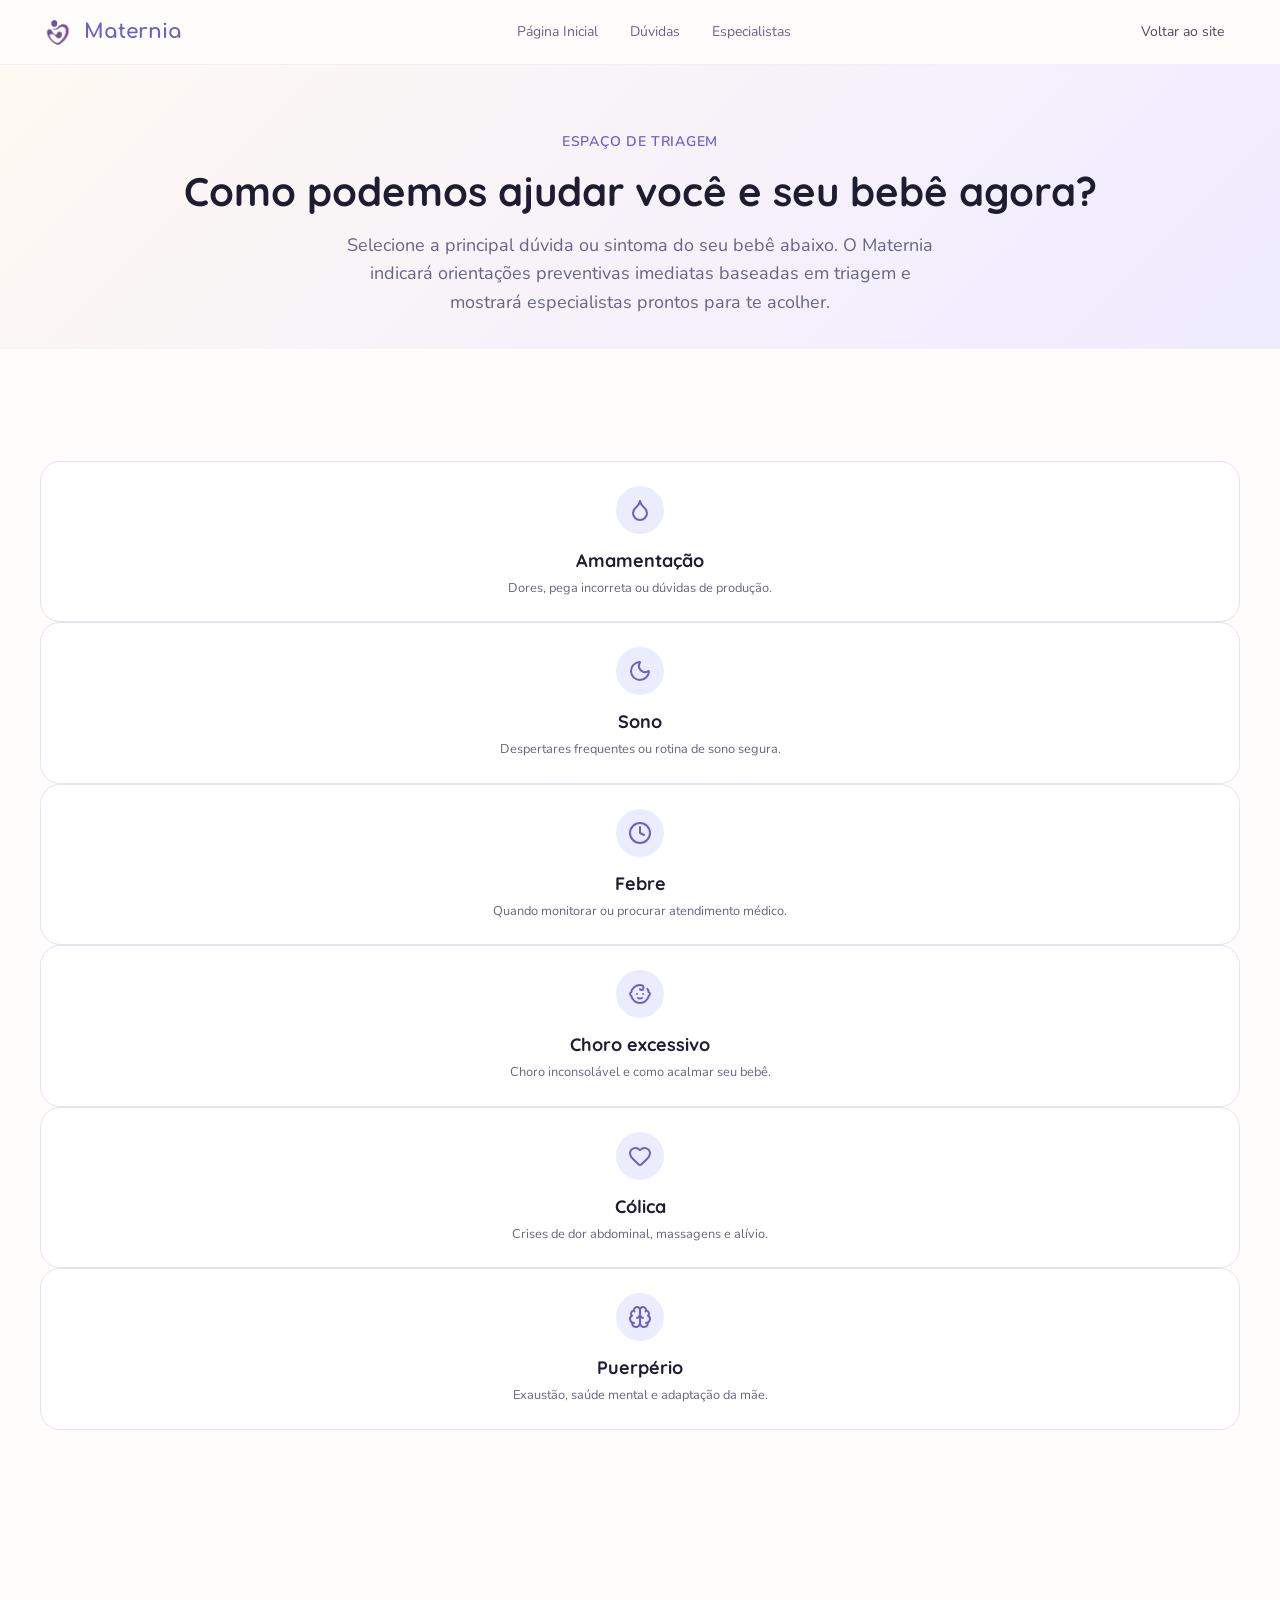
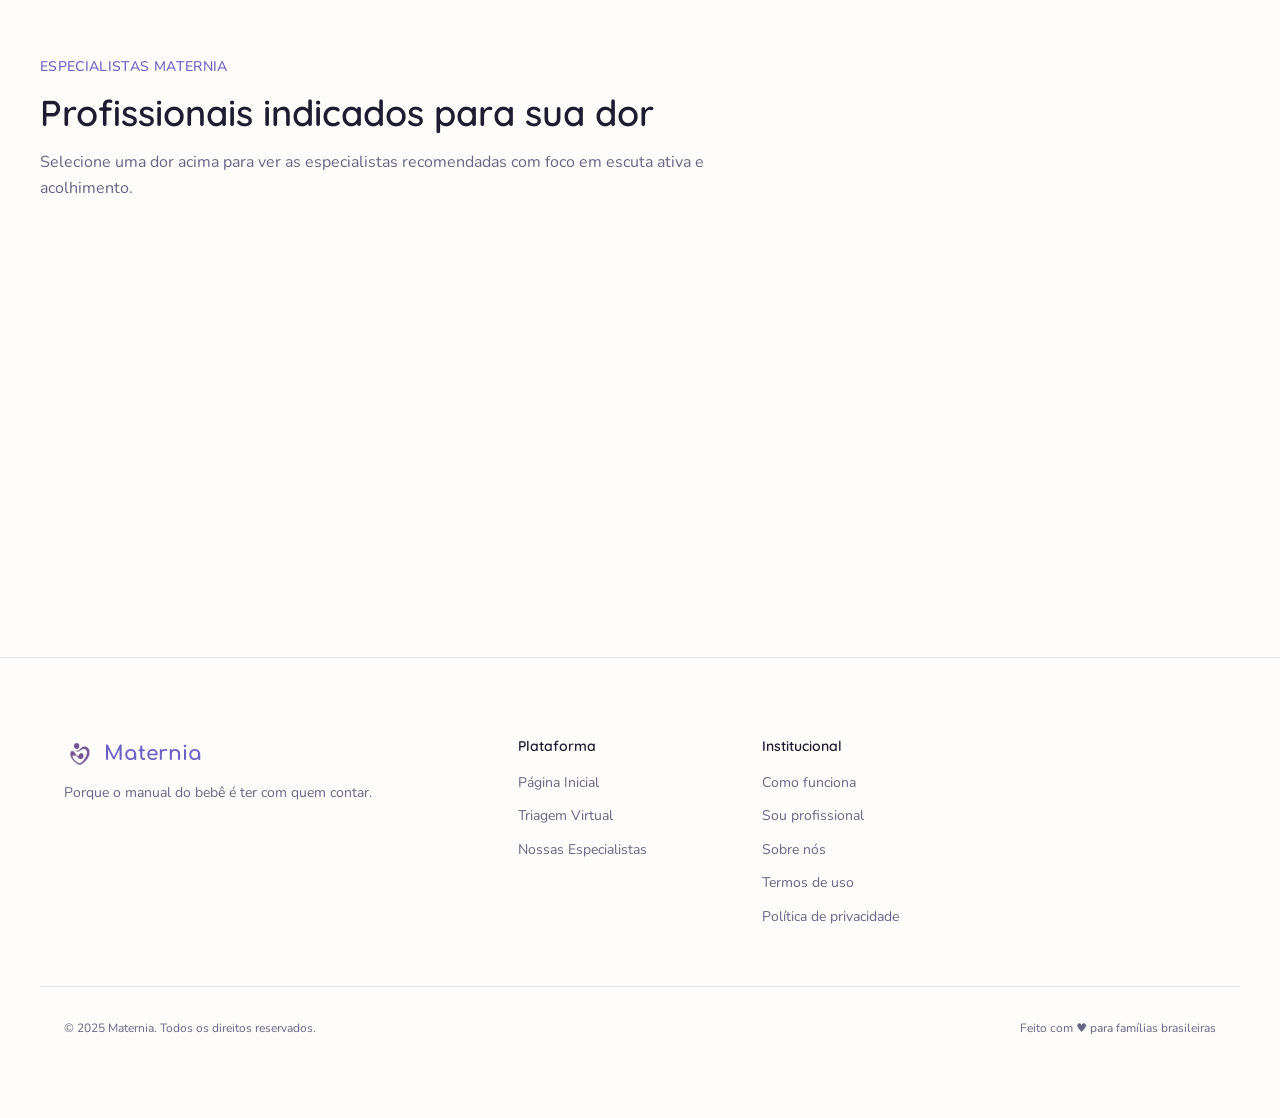
==== triagem.html @ 3ee3d5f3 "add triagem" ====
<!DOCTYPE html>
<html lang="pt-BR">
<head>
  <meta charset="UTF-8">
  <meta name="viewport" content="width=device-width, initial-scale=1.0">
  <title>Triagem Virtual — Maternia</title>
  <meta name="description" content="Tire suas dúvidas preventivas e encontre especialistas qualificados para amamentação, sono, febre, choro e cólica do seu bebê.">
  <meta name="author" content="Maternia">
  <meta property="og:type" content="website">
  <meta property="og:title" content="Triagem Virtual — Maternia">
  <meta property="og:description" content="Responda a perguntas rápidas e encontre o profissional ideal para acolher suas necessidades.">
  <meta name="twitter:card" content="summary">
  <meta name="twitter:site" content="@Maternia">
  <meta name="twitter:title" content="Triagem Virtual — Maternia">
  <meta name="twitter:description" content="Responda a perguntas rápidas e encontre o profissional ideal para acolher suas necessidades.">
  <link rel="preconnect" href="https://fonts.googleapis.com">
  <link rel="preconnect" href="https://fonts.gstatic.com" crossorigin>
  <link rel="stylesheet" href="styles.css">
</head>
<body>

  <!-- ========== HEADER ========== -->
  <header class="header">
    <div class="header-inner container">
      <a href="index.html" class="header-logo" aria-label="Maternia — Página inicial">
        <img src="logo-BF-DMk6K.png" alt="Maternia" width="32" height="32">
        <span>Maternia</span>
      </a>

      <nav class="header-nav" aria-label="Navegação principal">
        <a href="index.html">Página Inicial</a>
        <a href="#problemas">Dúvidas</a>
        <a href="#especialistas">Especialistas</a>
      </nav>

      <div class="header-actions">
        <a href="index.html" class="btn-login">Voltar ao site</a>
      </div>

      <button class="mobile-menu-btn" aria-label="Menu" aria-expanded="false">
        <svg width="24" height="24" viewBox="0 0 24 24" fill="none" stroke="currentColor" stroke-width="2" stroke-linecap="round" stroke-linejoin="round">
          <line x1="4" x2="20" y1="12" y2="12"/>
          <line x1="4" x2="20" y1="6" y2="6"/>
          <line x1="4" x2="20" y1="18" y2="18"/>
        </svg>
      </button>
    </div>

    <!-- Mobile Menu -->
    <div class="mobile-menu" aria-hidden="true">
      <button class="mobile-menu__close" aria-label="Fechar menu">
        <svg width="24" height="24" viewBox="0 0 24 24" fill="none" stroke="currentColor" stroke-width="2" stroke-linecap="round" stroke-linejoin="round">
          <path d="M18 6 6 18"/>
          <path d="M6 6l12 12"/>
        </svg>
      </button>
      <nav class="mobile-menu__nav" aria-label="Navegação mobile">
        <a href="index.html">Página Inicial</a>
        <a href="#problemas">Dúvidas</a>
        <a href="#especialistas">Especialistas</a>
        <a href="index.html" class="btn-primary btn-full">Voltar ao site</a>
      </nav>
    </div>
  </header>

  <main>

    <!-- ========== WELCOME TRIAGE HEADER ========== -->
    <section class="triage-intro py-8" style="padding-top: 4rem; padding-bottom: 2rem; background: linear-gradient(135deg, oklch(98.5% .012 80) 0%, oklch(95% .03 295) 100%); text-align: center;">
      <div class="container">
        <span class="section-label" style="text-transform: uppercase; font-size: 0.875rem; letter-spacing: 0.05em; font-weight: 600; color: var(--primary);">Espaço de Triagem</span>
        <h1 class="triage-intro__title mt-3" style="font-family: var(--font-display); font-size: 2.5rem; font-weight: 800; color: var(--foreground); line-height: 1.2; margin-top: 0.75rem;">Como podemos ajudar você e seu bebê agora?</h1>
        <p class="triage-intro__text mt-2 mx-auto" style="max-width: 38rem; color: var(--muted-foreground); font-size: 1.125rem; line-height: 1.6; margin: 1rem auto 0 auto;">
          Selecione a principal dúvida ou sintoma do seu bebê abaixo. O Maternia indicará orientações preventivas imediatas baseadas em triagem e mostrará especialistas prontos para te acolher.
        </p>
      </div>
    </section>

    <!-- ========== PROBLEMS (ETAPA 02) ========== -->
    <section id="problemas" class="section">
      <div class="container">
        <div class="problemas-grid">
          <!-- Card Amamentação -->
          <div class="problema-card animate-on-scroll hover-lift" data-problema="amamentacao" role="button" tabindex="0">
            <div class="problema-icone">
              <svg width="24" height="24" viewBox="0 0 24 24" fill="none" stroke="currentColor" stroke-width="2" stroke-linecap="round" stroke-linejoin="round" aria-hidden="true">
                <path d="M12 22a7 7 0 0 0 7-7c0-2-1-3.9-3-5.5s-3.5-4-4-6.5c-.5 2.5-2 4.9-4 6.5C6 11.1 5 13 5 15a7 7 0 0 0 7 7z"/>
              </svg>
            </div>
            <span class="problema-titulo">Amamentação</span>
            <span class="problema-descricao">Dores, pega incorreta ou dúvidas de produção.</span>
          </div>

          <!-- Card Sono -->
          <div class="problema-card animate-on-scroll hover-lift" data-problema="sono" role="button" tabindex="0">
            <div class="problema-icone">
              <svg width="24" height="24" viewBox="0 0 24 24" fill="none" stroke="currentColor" stroke-width="2" stroke-linecap="round" stroke-linejoin="round" aria-hidden="true">
                <path d="M20.985 12.486a9 9 0 1 1-9.473-9.472c.405-.022.617.46.402.803a6 6 0 0 0 8.268 8.268c.344-.215.825-.004.803.401"/>
              </svg>
            </div>
            <span class="problema-titulo">Sono</span>
            <span class="problema-descricao">Despertares frequentes ou rotina de sono segura.</span>
          </div>

          <!-- Card Febre -->
          <div class="problema-card animate-on-scroll hover-lift" data-problema="febre" role="button" tabindex="0">
            <div class="problema-icone">
              <svg width="24" height="24" viewBox="0 0 24 24" fill="none" stroke="currentColor" stroke-width="2" stroke-linecap="round" stroke-linejoin="round" aria-hidden="true">
                <circle cx="12" cy="12" r="10"/>
                <path d="M12 6v6l4 2"/>
              </svg>
            </div>
            <span class="problema-titulo">Febre</span>
            <span class="problema-descricao">Quando monitorar ou procurar atendimento médico.</span>
          </div>

          <!-- Card Choro excessivo -->
          <div class="problema-card animate-on-scroll hover-lift" data-problema="choro" role="button" tabindex="0">
            <div class="problema-icone">
              <svg width="24" height="24" viewBox="0 0 24 24" fill="none" stroke="currentColor" stroke-width="2" stroke-linecap="round" stroke-linejoin="round" aria-hidden="true">
                <path d="M10 16c.5.3 1.2.5 2 .5s1.5-.2 2-.5"/>
                <path d="M15 12h.01"/>
                <path d="M19.38 6.813A9 9 0 0 1 20.8 10.2a2 2 0 0 1 0 3.6 9 9 0 0 1-17.6 0 2 2 0 0 1 0-3.6A9 9 0 0 1 12 3c2 0 3.5 1.1 3.5 2.5s-.9 2.5-2 2.5c-.8 0-1.5-.4-1.5-1"/>
                <path d="M9 12h.01"/>
              </svg>
            </div>
            <span class="problema-titulo">Choro excessivo</span>
            <span class="problema-descricao">Choro inconsolável e como acalmar seu bebê.</span>
          </div>

          <!-- Card Cólica -->
          <div class="problema-card animate-on-scroll hover-lift" data-problema="colica" role="button" tabindex="0">
            <div class="problema-icone">
              <svg width="24" height="24" viewBox="0 0 24 24" fill="none" stroke="currentColor" stroke-width="2" stroke-linecap="round" stroke-linejoin="round" aria-hidden="true">
                <path d="M2 9.5a5.5 5.5 0 0 1 9.591-3.676.56.56 0 0 0 .818 0A5.49 5.49 0 0 1 22 9.5c0 2.29-1.5 4-3 5.5l-5.492 5.313a2 2 0 0 1-3 .019L5 15c-1.5-1.5-3-3.2-3-5.5"/>
              </svg>
            </div>
            <span class="problema-titulo">Cólica</span>
            <span class="problema-descricao">Crises de dor abdominal, massagens e alívio.</span>
          </div>

          <!-- Card Puerpério -->
          <div class="problema-card animate-on-scroll hover-lift" data-problema="puerperio" role="button" tabindex="0">
            <div class="problema-icone">
              <svg width="24" height="24" viewBox="0 0 24 24" fill="none" stroke="currentColor" stroke-width="2" stroke-linecap="round" stroke-linejoin="round" aria-hidden="true">
                <path d="M12 18V5"/>
                <path d="M15 13a4.17 4.17 0 0 1-3-4 4.17 4.17 0 0 1-3 4"/>
                <path d="M17.598 6.5A3 3 0 1 0 12 5a3 3 0 1 0-5.598 1.5"/>
                <path d="M17.997 5.125a4 4 0 0 1 2.526 5.77"/>
                <path d="M18 18a4 4 0 0 0 2-7.464"/>
                <path d="M19.967 17.483A4 4 0 1 1 12 18a4 4 0 1 1-7.967-.517"/>
                <path d="M6 18a4 4 0 0 1-2-7.464"/>
                <path d="M6.003 5.125a4 4 0 0 0-2.526 5.77"/>
              </svg>
            </div>
            <span class="problema-titulo">Puerpério</span>
            <span class="problema-descricao">Exaustão, saúde mental e adaptação da mãe.</span>
          </div>
        </div>
      </div>
    </section>

    <!-- ========== TRIAGE / FLUXO GUIADO (ETAPA 03) ========== -->
    <section id="fluxo-guiado" class="section section--muted" style="display:none;">
      <div class="container">
        <div id="fluxo-container" class="fluxo-card">
          <!-- Conteúdo dinâmico via JavaScript -->
        </div>
      </div>
    </section>

    <!-- ========== ESPECIALISTAS (ETAPA 04) ========== -->
    <section id="especialistas" class="section">
      <div class="container">
        <div class="section-header animate-on-scroll">
          <span class="section-label">Especialistas Maternia</span>
          <h2 class="section-title">Profissionais indicados para sua dor</h2>
          <p class="section-text">Selecione uma dor acima para ver as especialistas recomendadas com foco em escuta ativa e acolhimento.</p>
        </div>

        <div class="especialistas-grid mt-8">
          <!-- Cards gerados dinamicamente via JS -->
        </div>
      </div>
    </section>

  </main>

  <!-- ========== FOOTER ========== -->
  <footer class="footer">
    <div class="container">
      <div class="footer-grid">
        <!-- Brand Column -->
        <div class="footer-brand">
          <a href="index.html" class="header-logo" aria-label="Maternia — Página inicial">
            <img src="logo-BF-DMk6K.png" alt="Maternia" width="32" height="32" loading="lazy">
            <span>Maternia</span>
          </a>
          <p>Porque o manual do bebê é ter com quem contar.</p>
        </div>

        <!-- Column 1 — Plataforma -->
        <div class="footer-col">
          <h4 class="footer-col__title">Plataforma</h4>
          <ul class="footer-col__links">
            <li><a href="index.html">Página Inicial</a></li>
            <li><a href="#problemas">Triagem Virtual</a></li>
            <li><a href="#especialistas">Nossas Especialistas</a></li>
          </ul>
        </div>

        <!-- Column 2 — Institucional -->
        <div class="footer-col">
          <h4 class="footer-col__title">Institucional</h4>
          <ul class="footer-col__links">
            <li><a href="index.html#como-funciona">Como funciona</a></li>
            <li><a href="index.html#para-profissionais">Sou profissional</a></li>
            <li><a href="#">Sobre nós</a></li>
            <li><a href="#">Termos de uso</a></li>
            <li><a href="#">Política de privacidade</a></li>
          </ul>
        </div>
      </div>

      <div class="footer-bottom">
        <p>© 2025 Maternia. Todos os direitos reservados.</p>
        <p>Feito com ♥ para famílias brasileiras</p>
      </div>
    </div>
  </footer>

  <!-- ========== INTEREST MODAL (ETAPA 05) ========== -->
  <div id="modal-interesse" role="dialog" aria-modal="true" aria-labelledby="modal-titulo" style="display:none;" onclick="fecharModalCliqueFora(event)">
    <div id="modal-conteudo" class="modal-conteudo">
      <!-- Preenchido dinamicamente pelo JavaScript -->
    </div>
  </div>

  <script src="scripts.js" defer></script>
</body>
</html>
---- styles.css ----
/* ==========================================================================
   Maternia — Complete Production Stylesheet
   A platform connecting new mothers to specialized healthcare professionals.
   ========================================================================== */

/* ==========================================================================
   1. GOOGLE FONTS
   ========================================================================== */
@import url('https://fonts.googleapis.com/css2?family=Quicksand:wght@300;400;500;600;700&family=Nunito:wght@300;400;600;700&family=Comfortaa:wght@500;700&display=swap');

/* ==========================================================================
   2. DESIGN TOKENS — CSS Custom Properties
   ========================================================================== */
:root {
  /* ---- Typography ---- */
  --font-sans: 'Nunito', system-ui, sans-serif;
  --font-display: 'Quicksand', sans-serif;
  --font-logo: 'Comfortaa', sans-serif;

  /* ---- Colors (oklch) — Light Theme ---- */
  --background: oklch(99.5% .003 70);       /* warm white */
  --foreground: oklch(24% .04 285);         /* deep violet-black for tired eyes */
  --card: oklch(100% 0 0);                 /* white */
  --card-foreground: oklch(24% .04 285);
  --primary: oklch(55% .15 285);           /* warm amethyst purple */
  --primary-foreground: oklch(100% 0 0);   /* white */
  --secondary: oklch(72% .08 220);         /* serene blue */
  --secondary-foreground: oklch(30% .07 220); /* deep serene blue */
  --muted: oklch(96% .015 285);            /* very soft lilac bg */
  --muted-foreground: oklch(52% .05 285);   /* slate lavender */
  --accent: oklch(94% .03 70);             /* soft warm beige / skin-like */
  --accent-foreground: oklch(35% .06 60);  /* warm brown/terracotta */
  --destructive: oklch(57.7% .245 27.325);
  --border: oklch(92% .02 285);            /* light lavender border */
  --input: oklch(94% .02 285);
  --ring: oklch(55% .15 285);
  --radius: 1.25rem;                       /* softer rounded corners */

  /* ---- Extended palette ---- */
  --primary-soft: oklch(95% .03 285);      /* light lavender background */
  --lavender: oklch(89% .05 285);          /* lavender accent */
  --azul-sereno: oklch(72% .08 220);       /* serene blue */
  --bege-pele: oklch(94% .03 70);          /* baby skin warm beige */
  --cream: oklch(98% .01 80);              /* warm cream */

  /* ---- Gradients ---- */
  --gradient-hero: linear-gradient(135deg, oklch(99.5% .003 70) 0%, oklch(95% .03 285) 100%);
  --gradient-soft: linear-gradient(160deg, oklch(95% .03 285) 0%, oklch(94% .03 70) 100%); /* lavender to warm beige */
  --gradient-primary: linear-gradient(135deg, oklch(55% .15 285), oklch(62% .12 310));

  /* ---- Shadows ---- */
  --shadow-soft: 0 12px 40px -12px oklch(55% .15 285 / .12);
  --shadow-card: 0 6px 30px -10px oklch(24% .04 285 / .06);
}



/* ==========================================================================
   3. CSS RESET — Modern Minimal
   ========================================================================== */
*,
*::before,
*::after {
  box-sizing: border-box;
  margin: 0;
  padding: 0;
}

html {
  -webkit-text-size-adjust: 100%;
  -moz-text-size-adjust: 100%;
  text-size-adjust: 100%;
  scroll-behavior: smooth;
  -webkit-font-smoothing: antialiased;
  -moz-osx-font-smoothing: grayscale;
}

img,
picture,
video,
canvas,
svg {
  display: block;
  max-width: 100%;
}

input,
button,
textarea,
select {
  font: inherit;
  color: inherit;
}

ul,
ol {
  list-style: none;
}

a {
  color: inherit;
  text-decoration: none;
}

/* ==========================================================================
   4. BASE STYLES
   ========================================================================== */
body {
  font-family: var(--font-sans);
  font-weight: 400;
  font-size: 1rem;
  line-height: 1.6;
  color: var(--foreground);
  background-color: var(--background);
  min-height: 100vh;
  min-height: 100dvh;
}

/* ---- Headings ---- */
h1, h2, h3, h4 {
  font-family: var(--font-display);
  font-weight: 600;
  line-height: 1.15;
  color: var(--foreground);
  text-wrap: balance;
}

h1 {
  font-size: 2.25rem;
  line-height: 1.08;
}

h2 {
  font-size: 1.875rem;
}

h3 {
  font-size: 1.25rem;
}

h4 {
  font-size: 1.125rem;
}

/* ---- Body text ---- */
p {
  line-height: 1.6;
}

.text-sm {
  font-size: 0.875rem;
}

.text-xs {
  font-size: 0.75rem;
}

.text-base {
  font-size: 1rem;
}

.text-lg {
  font-size: 1.125rem;
}

.text-xl {
  font-size: 1.25rem;
}

/* ---- Links ---- */
a:hover {
  color: var(--foreground);
}

/* ---- Selection ---- */
::selection {
  background-color: var(--primary);
  color: var(--primary-foreground);
}

/* ==========================================================================
   5. LAYOUT UTILITIES
   ========================================================================== */
.container {
  max-width: 80rem;
  margin-inline: auto;
  padding-inline: 1.5rem;
  width: 100%;
}

.grid-2 {
  display: grid;
  grid-template-columns: 1fr;
  gap: 1.5rem;
}

.grid-3 {
  display: grid;
  grid-template-columns: 1fr;
  gap: 1.5rem;
}

.grid-4 {
  display: grid;
  grid-template-columns: 1fr;
  gap: 1.5rem;
}

@media (min-width: 640px) {
  .grid-2 {
    grid-template-columns: repeat(2, 1fr);
  }

  .grid-4 {
    grid-template-columns: repeat(2, 1fr);
  }
}

@media (min-width: 768px) {
  .grid-3 {
    grid-template-columns: repeat(3, 1fr);
  }
}

@media (min-width: 1024px) {
  .grid-4 {
    grid-template-columns: repeat(4, 1fr);
  }
}

/* Utility classes matching Tailwind conventions used in the HTML */
.min-h-screen {
  min-height: 100vh;
  min-height: 100dvh;
}

.bg-background {
  background-color: var(--background);
}

.text-foreground {
  color: var(--foreground);
}

.mx-auto {
  margin-inline: auto;
}

.max-w-7xl {
  max-width: 80rem;
}

.px-6 {
  padding-inline: 1.5rem;
}

.leading-relaxed {
  line-height: 1.625;
}

.leading-tight {
  line-height: 1.25;
}

.font-medium {
  font-weight: 500;
}

.font-semibold {
  font-weight: 600;
}

.font-display {
  font-family: var(--font-display);
}

.italic {
  font-style: italic;
}

.uppercase {
  text-transform: uppercase;
}

.tracking-wide {
  letter-spacing: 0.025em;
}

.tracking-wider {
  letter-spacing: 0.05em;
}

.shrink-0 {
  flex-shrink: 0;
}

.transition {
  transition-property: color, background-color, border-color, text-decoration-color, fill, stroke, opacity, box-shadow, transform, filter, backdrop-filter;
  transition-timing-function: cubic-bezier(0.4, 0, 0.2, 1);
  transition-duration: 200ms;
}

.transition-all {
  transition-property: all;
  transition-timing-function: cubic-bezier(0.4, 0, 0.2, 1);
  transition-duration: 200ms;
}

/* ==========================================================================
   6. HEADER
   ========================================================================== */
.header,
header.sticky {
  position: sticky;
  top: 0;
  z-index: 40;
  backdrop-filter: blur(12px);
  -webkit-backdrop-filter: blur(12px);
  background-color: oklch(from var(--background) l c h / .7);
  border-bottom: 1px solid oklch(from var(--border) l c h / .5);
}

.header-inner,
header > div {
  display: flex;
  align-items: center;
  justify-content: space-between;
  height: 4rem;
  max-width: 80rem;
  margin-inline: auto;
  padding-inline: 1.5rem;
}

/* ---- Logo ---- */
.header-logo,
header a[href="#"] {
  display: flex;
  align-items: center;
  gap: 0.5rem;
  text-decoration: none;
}

.header-logo img,
header a[href="#"] img {
  height: 2.25rem;
  width: 2.25rem;
  object-fit: contain;
}

.header-logo span,
header a[href="#"] span {
  font-family: var(--font-logo);
  font-size: 1.25rem;
  font-weight: 700;
  color: var(--primary);
}

/* ---- Navigation ---- */
.header-nav,
header nav {
  display: none;
  align-items: center;
  gap: 2rem;
}

.header-nav a,
header nav a {
  font-size: 0.875rem;
  color: var(--muted-foreground);
  text-decoration: none;
  transition: color 200ms ease;
}

.header-nav a:hover,
header nav a:hover {
  color: var(--foreground);
}

/* ---- Header Actions ---- */
.header-actions,
header .flex.items-center.gap-2 {
  display: flex;
  align-items: center;
  gap: 0.5rem;
}

.btn-login {
  display: none;
  font-size: 0.875rem;
  color: oklch(from var(--foreground) l c h / .8);
  padding: 0.5rem 1rem;
  background: none;
  border: none;
  cursor: pointer;
  transition: color 200ms ease;
}

.btn-login:hover {
  color: var(--foreground);
}

.btn-cta-header {
  display: inline-flex;
  align-items: center;
  gap: 0.5rem;
  border-radius: 9999px;
  background-color: var(--primary);
  color: var(--primary-foreground);
  font-size: 0.875rem;
  font-weight: 500;
  padding: 0.5rem 1rem;
  border: none;
  cursor: pointer;
  box-shadow: var(--shadow-soft);
  transition: opacity 200ms ease;
}

.btn-cta-header:hover {
  opacity: 0.95;
}

/* ---- Mobile Menu Button ---- */
.mobile-menu-btn {
  display: block;
  background: none;
  border: none;
  cursor: pointer;
  color: var(--foreground);
  padding: 0.25rem;
}

/* ---- Mobile Menu Overlay ---- */
.mobile-menu {
  position: fixed;
  inset: 0;
  background-color: var(--background);
  z-index: 50;
  display: none;
  flex-direction: column;
  padding: 2rem 1.5rem;
}

.mobile-menu.active {
  display: flex;
}

.mobile-menu a {
  font-family: var(--font-display);
  font-size: 1.5rem;
  padding: 1rem 0;
  color: var(--foreground);
  border-bottom: 1px solid var(--border);
  display: block;
}

.mobile-menu a:hover {
  color: var(--primary);
}

@media (min-width: 640px) {
  .btn-login {
    display: inline-flex;
  }
}

@media (min-width: 768px) {
  .header-nav,
  header nav {
    display: flex;
  }

  .mobile-menu-btn {
    display: none;
  }
}

/* ==========================================================================
   7. BUTTONS
   ========================================================================== */
.btn-primary {
  display: inline-flex;
  align-items: center;
  gap: 0.5rem;
  border-radius: 9999px;
  background-color: var(--primary);
  color: var(--primary-foreground);
  padding: 0.75rem 1.25rem;
  font-size: 0.875rem;
  font-weight: 500;
  border: none;
  cursor: pointer;
  box-shadow: var(--shadow-soft);
  transition: opacity 200ms ease, transform 200ms ease;
  text-decoration: none;
  line-height: 1.4;
}

.btn-primary:hover {
  opacity: 0.95;
}

.btn-primary:active {
  transform: scale(0.98);
}

.btn-primary svg {
  width: 1rem;
  height: 1rem;
  flex-shrink: 0;
}

.btn-secondary {
  display: inline-flex;
  align-items: center;
  gap: 0.5rem;
  border-radius: 9999px;
  background-color: var(--card);
  color: var(--foreground);
  padding: 0.75rem 1.25rem;
  font-size: 0.875rem;
  font-weight: 500;
  border: 1px solid var(--border);
  cursor: pointer;
  transition: background-color 200ms ease;
  text-decoration: none;
  line-height: 1.4;
}

.btn-secondary:hover {
  background-color: var(--muted);
}

.btn-secondary:active {
  transform: scale(0.98);
}

.btn-full {
  width: 100%;
  justify-content: center;
}

/* ==========================================================================
   8. HERO SECTION
   ========================================================================== */
.hero {
  position: relative;
  overflow: hidden;
}

.hero-bg {
  position: absolute;
  inset: 0;
  z-index: -1;
  background: var(--gradient-hero);
}

.hero-glow {
  position: absolute;
  top: -8rem;
  right: -8rem;
  width: 40rem;
  height: 40rem;
  border-radius: 9999px;
  background: var(--gradient-soft);
  filter: blur(64px);
  opacity: 0.4;
  pointer-events: none;
}

.hero-grid {
  display: grid;
  grid-template-columns: 1fr;
  gap: 3rem;
  align-items: center;
  padding-top: 4rem;
  padding-bottom: 6rem;
  max-width: 80rem;
  margin-inline: auto;
  padding-inline: 1.5rem;
}

/* ---- Hero Badge ---- */
.hero-badge {
  display: inline-flex;
  align-items: center;
  gap: 0.5rem;
  border-radius: 9999px;
  background-color: oklch(from var(--card) l c h / .7);
  backdrop-filter: blur(8px);
  -webkit-backdrop-filter: blur(8px);
  border: 1px solid var(--border);
  padding: 0.375rem 1rem;
  font-size: 0.75rem;
  color: var(--muted-foreground);
}

.hero-badge svg {
  width: 0.875rem;
  height: 0.875rem;
  color: var(--primary);
}

/* ---- Hero Title ---- */
.hero-title {
  margin-top: 1.5rem;
  font-family: var(--font-display);
  font-size: 2.25rem;
  line-height: 1.08;
  color: var(--foreground);
}

.hero-title-accent {
  font-style: italic;
  color: var(--primary);
}

/* ---- Hero Text ---- */
.hero-text {
  margin-top: 1.25rem;
  font-size: 1rem;
  color: var(--muted-foreground);
  max-width: 32rem;
  line-height: 1.625;
}

/* ---- Hero CTAs ---- */
.hero-ctas {
  display: flex;
  flex-wrap: wrap;
  gap: 0.75rem;
  margin-top: 1.75rem;
}

/* ---- Hero Social Proof ---- */
.hero-social-proof {
  display: flex;
  align-items: center;
  gap: 1.5rem;
  margin-top: 2.5rem;
  font-size: 0.875rem;
  color: var(--muted-foreground);
}

.hero-avatars {
  display: flex;
}

.hero-avatars img {
  width: 2.25rem;
  height: 2.25rem;
  border-radius: 9999px;
  object-fit: cover;
  border: 2px solid var(--background);
}

.hero-avatars img + img {
  margin-left: -0.5rem;
}

/* ---- Hero Image ---- */
.hero-image-wrapper {
  position: relative;
}

.hero-image-glow {
  position: absolute;
  inset: -1rem;
  border-radius: 2.5rem;
  background-color: oklch(from var(--primary) l c h / .1);
  filter: blur(40px);
  pointer-events: none;
}

.hero-image {
  position: relative;
  border-radius: 2rem;
  overflow: hidden;
  box-shadow: var(--shadow-soft);
}

.hero-image img {
  width: 100%;
  height: 34rem;
  object-fit: cover;
  display: block;
}

/* ---- Hero Floating Cards ---- */
.hero-float-card {
  position: absolute;
  background-color: var(--card);
  border-radius: 1rem;
  padding: 1rem;
  box-shadow: var(--shadow-card);
  border: 1px solid var(--border);
  z-index: 2;
}

.hero-float-card--bottom {
  bottom: -1.5rem;
  left: -1.5rem;
  max-width: 16rem;
}

.hero-float-card--top {
  top: -1rem;
  right: -1rem;
}

.hero-float-card .flex {
  display: flex;
}

.hero-float-card .items-center {
  align-items: center;
}

.hero-float-card .gap-3 {
  gap: 0.75rem;
}

.hero-float-card .gap-2 {
  gap: 0.5rem;
}

@media (min-width: 768px) {
  .hero-grid {
    grid-template-columns: repeat(2, 1fr);
    padding-top: 6rem;
    padding-bottom: 8rem;
  }

  .hero-title {
    font-size: 3rem;
  }
}

@media (min-width: 1024px) {
  .hero-title {
    font-size: 3.75rem;
  }
}

/* ==========================================================================
   9. SECTION COMMON
   ========================================================================== */
.section {
  padding-block: 5rem;
}

.section-header {
  max-width: 42rem;
}

.section-label {
  font-size: 0.875rem;
  font-weight: 500;
  color: var(--primary);
  letter-spacing: 0.025em;
  text-transform: uppercase;
}

.section-title {
  font-family: var(--font-display);
  margin-top: 0.75rem;
  font-size: 1.875rem;
}

.section-text {
  margin-top: 1rem;
  font-size: 1rem;
  color: var(--muted-foreground);
  line-height: 1.625;
}

.section--muted {
  background-color: oklch(from var(--muted) l c h / .4);
}

@media (min-width: 768px) {
  .section {
    padding-block: 7rem;
  }

  .section-title {
    font-size: 2.25rem;
  }
}

/* ==========================================================================
   10. PAIN CARDS
   ========================================================================== */
.pain-cards {
  display: grid;
  grid-template-columns: 1fr;
  gap: 1.25rem;
  margin-top: 3rem;
}

.pain-card {
  border-radius: 1.5rem;
  background-color: var(--card);
  border: 1px solid var(--border);
  padding: 1.5rem;
  transition: box-shadow 300ms ease;
}

.pain-card:hover {
  box-shadow: var(--shadow-card);
}

.pain-card__icon {
  width: 2.5rem;
  height: 2.5rem;
  border-radius: 1rem;
  display: grid;
  place-items: center;
  background: var(--primary-soft);
  margin-bottom: 1rem;
}

.pain-card__icon svg {
  width: 1.25rem;
  height: 1.25rem;
  color: var(--primary);
}

.pain-card__title {
  font-family: var(--font-display);
  font-size: 1.125rem;
  line-height: 1.25;
}

.pain-card__text {
  margin-top: 0.5rem;
  font-size: 0.875rem;
  color: var(--muted-foreground);
  line-height: 1.625;
}

@media (min-width: 640px) {
  .pain-cards {
    grid-template-columns: repeat(2, 1fr);
  }
}

@media (min-width: 1024px) {
  .pain-cards {
    grid-template-columns: repeat(4, 1fr);
  }
}

/* ==========================================================================
   11. STEPS SECTION
   ========================================================================== */
.steps-grid {
  display: grid;
  grid-template-columns: 1fr;
  gap: 1.5rem;
  margin-top: 3rem;
}

.step-card {
  border-radius: 1.5rem;
  background-color: var(--card);
  border: 1px solid var(--border);
  padding: 1.75rem;
}

.step-card__number {
  font-family: var(--font-display);
  font-size: 2.25rem;
  color: oklch(from var(--primary) l c h / .3);
  line-height: 1;
}

.step-card__title {
  font-family: var(--font-display);
  font-size: 1.25rem;
  margin-top: 0.75rem;
}

.step-card__text {
  margin-top: 0.5rem;
  font-size: 0.875rem;
  color: var(--muted-foreground);
  line-height: 1.625;
}

/* ---- Trust Badges ---- */
.trust-badges {
  display: grid;
  grid-template-columns: 1fr;
  gap: 1rem;
  margin-top: 2.5rem;
}

.trust-badge {
  display: flex;
  align-items: center;
  gap: 0.75rem;
  border-radius: 1rem;
  background-color: var(--card);
  border: 1px solid var(--border);
  padding: 1rem;
  font-size: 0.875rem;
}

.trust-badge svg {
  width: 1.25rem;
  height: 1.25rem;
  color: var(--primary);
  flex-shrink: 0;
}

.trust-badge span {
  color: oklch(from var(--foreground) l c h / .8);
}

@media (min-width: 640px) {
  .trust-badges {
    grid-template-columns: repeat(3, 1fr);
  }
}

@media (min-width: 768px) {
  .steps-grid {
    grid-template-columns: repeat(3, 1fr);
  }
}

/* ==========================================================================
   12. PROFESSIONAL CARDS
   ========================================================================== */
.pro-header {
  display: flex;
  align-items: flex-end;
  justify-content: space-between;
  gap: 1.5rem;
  flex-wrap: wrap;
}

.pro-link {
  display: inline-flex;
  align-items: center;
  gap: 0.25rem;
  font-size: 0.875rem;
  color: var(--primary);
  font-weight: 500;
  text-decoration: none;
  white-space: nowrap;
  transition: gap 200ms ease;
}

.pro-link:hover {
  gap: 0.5rem;
}

.pro-link svg {
  width: 1rem;
  height: 1rem;
}

.pro-grid {
  display: grid;
  grid-template-columns: 1fr;
  gap: 1.5rem;
  margin-top: 3rem;
}

.pro-card {
  border-radius: 1.5rem;
  background-color: var(--card);
  border: 1px solid var(--border);
  overflow: hidden;
  box-shadow: var(--shadow-card);
  transition: transform 300ms ease;
}

.pro-card:hover {
  transform: translateY(-4px);
}

.pro-card__image {
  aspect-ratio: 4 / 5;
  overflow: hidden;
}

.pro-card__image img {
  width: 100%;
  height: 100%;
  object-fit: cover;
  display: block;
  transition: transform 500ms ease;
}

.pro-card:hover .pro-card__image img {
  transform: scale(1.03);
}

.pro-card__body {
  padding: 1.5rem;
}

.pro-card__name {
  font-family: var(--font-display);
  font-size: 1.125rem;
}

.pro-card__role {
  font-size: 0.875rem;
  color: var(--muted-foreground);
}

.pro-card__rating {
  display: flex;
  align-items: center;
  gap: 0.25rem;
  margin-top: 0.5rem;
  font-size: 0.875rem;
}

.pro-card__rating svg {
  width: 1rem;
  height: 1rem;
  color: var(--accent-foreground);
  fill: currentColor;
}

.pro-card__rating span {
  font-weight: 500;
}

.pro-card__rating .text-muted-foreground {
  color: var(--muted-foreground);
  font-weight: 400;
}

.pro-card__tags {
  display: flex;
  flex-wrap: wrap;
  gap: 0.5rem;
  margin-top: 1rem;
}

.pro-card__tag {
  font-size: 0.75rem;
  padding: 0.25rem 0.75rem;
  border-radius: 9999px;
  background-color: var(--muted);
  color: var(--muted-foreground);
  border: 1px solid var(--border);
}

.pro-card__price {
  margin-top: 1.25rem;
  font-size: 0.75rem;
  color: var(--muted-foreground);
}

.pro-card__btn {
  margin-top: 0.75rem;
  display: inline-flex;
  align-items: center;
  justify-content: center;
  gap: 0.5rem;
  width: 100%;
  border-radius: 9999px;
  background-color: var(--primary);
  color: var(--primary-foreground);
  padding: 0.75rem 1.25rem;
  font-size: 0.875rem;
  font-weight: 500;
  border: none;
  cursor: pointer;
  transition: opacity 200ms ease;
}

.pro-card__btn:hover {
  opacity: 0.95;
}

.pro-card__btn svg {
  width: 1rem;
  height: 1rem;
}

@media (min-width: 768px) {
  .pro-grid {
    grid-template-columns: repeat(3, 1fr);
  }
}

/* ==========================================================================
   13. NEED CARDS (Por Onde Começar)
   ========================================================================== */
.needs-grid {
  display: grid;
  grid-template-columns: 1fr;
  gap: 1.25rem;
  margin-top: 3rem;
}

.need-card {
  border-radius: 1.5rem;
  background-color: var(--card);
  border: 1px solid var(--border);
  padding: 1.5rem;
  display: flex;
  flex-direction: column;
  text-decoration: none;
  color: var(--foreground);
  transition: border-color 300ms ease, box-shadow 300ms ease;
}

.need-card:hover {
  border-color: oklch(from var(--primary) l c h / .4);
  box-shadow: var(--shadow-card);
}

.need-card__header {
  display: flex;
  align-items: flex-start;
  justify-content: space-between;
  gap: 0.75rem;
}

.need-card__icon {
  width: 2.5rem;
  height: 2.5rem;
  border-radius: 1rem;
  display: grid;
  place-items: center;
  background: var(--gradient-soft);
  flex-shrink: 0;
}

.need-card__icon svg {
  width: 1.25rem;
  height: 1.25rem;
  color: var(--primary);
}

.need-card__specialist {
  font-size: 0.625rem;
  text-transform: uppercase;
  letter-spacing: 0.05em;
  color: var(--primary);
  font-weight: 600;
  padding: 0.25rem 0.625rem;
  border-radius: 9999px;
  background: var(--primary-soft);
  white-space: nowrap;
  line-height: 1.4;
}

.need-card__title {
  font-family: var(--font-display);
  font-size: 1.125rem;
  margin-top: 1rem;
  line-height: 1.25;
}

.need-card__text {
  margin-top: 0.5rem;
  font-size: 0.875rem;
  color: var(--muted-foreground);
  line-height: 1.625;
}

.need-card__link {
  margin-top: 1rem;
  display: inline-flex;
  align-items: center;
  gap: 0.25rem;
  font-size: 0.875rem;
  color: var(--primary);
  font-weight: 500;
  transition: gap 300ms ease;
}

.need-card:hover .need-card__link {
  gap: 0.5rem;
}

.need-card__link svg {
  width: 1rem;
  height: 1rem;
}

/* ---- Needs CTA Banner ---- */
.needs-cta {
  margin-top: 2.5rem;
  border-radius: 1.5rem;
  border: 1px dashed oklch(from var(--primary) l c h / .3);
  padding: 1.5rem;
  background: var(--primary-soft);
  display: flex;
  flex-wrap: wrap;
  align-items: center;
  justify-content: space-between;
  gap: 1rem;
}

.needs-cta p:first-child {
  font-family: var(--font-display);
  font-size: 1.25rem;
}

.needs-cta p.text-sm {
  font-size: 0.875rem;
  color: var(--muted-foreground);
  margin-top: 0.25rem;
}

@media (min-width: 640px) {
  .needs-grid {
    grid-template-columns: repeat(2, 1fr);
  }
}

@media (min-width: 768px) {
  .needs-cta {
    padding: 2rem;
  }
}

@media (min-width: 1024px) {
  .needs-grid {
    grid-template-columns: repeat(3, 1fr);
  }
}

/* ==========================================================================
   14. FOR PROFESSIONALS SECTION
   ========================================================================== */
.for-pros {
  display: grid;
  grid-template-columns: 1fr;
  gap: 3rem;
  align-items: center;
}

.for-pros__checklist {
  margin-top: 2rem;
  display: flex;
  flex-direction: column;
  gap: 0.75rem;
}

.for-pros__checklist li {
  display: flex;
  align-items: flex-start;
  gap: 0.75rem;
  font-size: 0.875rem;
  color: oklch(from var(--foreground) l c h / .85);
}

.for-pros__checklist li span {
  width: 1.25rem;
  height: 1.25rem;
  margin-top: 0.125rem;
  border-radius: 9999px;
  display: grid;
  place-items: center;
  flex-shrink: 0;
  background: var(--primary-soft);
}

.for-pros__checklist li span svg {
  width: 0.75rem;
  height: 0.75rem;
  color: var(--primary);
}

.for-pros__actions {
  display: flex;
  flex-wrap: wrap;
  gap: 0.75rem;
  margin-top: 2rem;
}

/* ---- Mini Cards Grid ---- */
.for-pros__cards {
  display: grid;
  grid-template-columns: repeat(2, 1fr);
  gap: 1rem;
}

.for-pros__mini-card {
  border-radius: 1.5rem;
  background-color: var(--card);
  border: 1px solid var(--border);
  padding: 1.5rem;
}

.for-pros__mini-card__icon {
  width: 2.5rem;
  height: 2.5rem;
  border-radius: 1rem;
  display: grid;
  place-items: center;
  background: var(--primary-soft);
  margin-bottom: 1rem;
}

.for-pros__mini-card__icon svg {
  width: 1.25rem;
  height: 1.25rem;
  color: var(--primary);
}

.for-pros__mini-card__title {
  font-family: var(--font-display);
  font-size: 1rem;
}

.for-pros__mini-card__text {
  font-size: 0.875rem;
  color: var(--muted-foreground);
  margin-top: 0.375rem;
  line-height: 1.625;
}

@media (min-width: 1024px) {
  .for-pros {
    grid-template-columns: repeat(2, 1fr);
  }
}

/* ==========================================================================
   15. CONTENT / BLOG SECTION
   ========================================================================== */
.content-header {
  display: flex;
  align-items: flex-end;
  justify-content: space-between;
  gap: 1.5rem;
  flex-wrap: wrap;
}

.content-grid {
  display: grid;
  grid-template-columns: 1fr;
  gap: 1.5rem;
  margin-top: 3rem;
}

.content-card {
  border-radius: 1.5rem;
  background-color: var(--card);
  border: 1px solid var(--border);
  overflow: hidden;
  box-shadow: var(--shadow-card);
  display: flex;
  flex-direction: column;
}

.content-card--featured {
  grid-column: 1;
}

.content-card__image {
  aspect-ratio: 16 / 9;
  overflow: hidden;
}

.content-card__image img {
  width: 100%;
  height: 100%;
  object-fit: cover;
  display: block;
  transition: transform 500ms ease;
}

.content-card:hover .content-card__image img {
  transform: scale(1.03);
}

.content-card__body {
  padding: 1.5rem;
  display: flex;
  flex-direction: column;
  flex: 1;
}

.content-card__category {
  font-size: 0.75rem;
  color: var(--primary);
  font-weight: 600;
  text-transform: uppercase;
  letter-spacing: 0.05em;
}

.content-card__title {
  font-family: var(--font-display);
  font-size: 1.125rem;
  margin-top: 0.5rem;
  line-height: 1.25;
}

.content-card__excerpt {
  font-size: 0.875rem;
  color: var(--muted-foreground);
  margin-top: 0.5rem;
  display: -webkit-box;
  -webkit-line-clamp: 2;
  -webkit-box-orient: vertical;
  overflow: hidden;
  line-height: 1.625;
}

.content-card__meta {
  display: flex;
  align-items: center;
  gap: 0.5rem;
  margin-top: 1rem;
  font-size: 0.75rem;
  color: var(--muted-foreground);
}

.content-card__link {
  display: inline-flex;
  align-items: center;
  gap: 0.25rem;
  font-size: 0.875rem;
  color: var(--primary);
  font-weight: 500;
  margin-top: auto;
  padding-top: 0.75rem;
  text-decoration: none;
  transition: gap 200ms ease;
}

.content-card__link:hover {
  gap: 0.5rem;
}

.content-card__link svg {
  width: 1rem;
  height: 1rem;
}

@media (min-width: 1024px) {
  .content-grid {
    grid-template-columns: repeat(5, 1fr);
  }

  .content-card--featured {
    grid-column: span 3;
    grid-row: span 2;
  }

  .content-card--featured .content-card__image {
    aspect-ratio: auto;
    flex: 1;
  }

  .content-card--featured .content-card__title {
    font-size: 1.5rem;
  }

  .content-card--featured .content-card__excerpt {
    -webkit-line-clamp: 3;
  }

  .content-card:not(.content-card--featured) {
    grid-column: span 2;
  }
}

/* ==========================================================================
   16. FAQ SECTION
   ========================================================================== */
.faq-grid {
  max-width: 48rem;
  margin-inline: auto;
  margin-top: 3rem;
}

.faq-item {
  border-bottom: 1px solid var(--border);
  overflow: hidden;
}

details.faq-item summary {
  list-style: none;
  cursor: pointer;
  padding: 1.25rem 0;
  display: flex;
  align-items: center;
  justify-content: space-between;
  gap: 1rem;
  font-family: var(--font-display);
  font-size: 1rem;
  font-weight: 500;
  transition: color 200ms ease;
}

@media (min-width: 768px) {
  details.faq-item summary {
    font-size: 1.125rem;
  }
}

details.faq-item summary::-webkit-details-marker {
  display: none;
}

details.faq-item summary::marker {
  content: '';
}

details.faq-item summary:hover {
  color: var(--primary);
}

.faq-icon {
  width: 1.5rem;
  height: 1.5rem;
  display: grid;
  place-items: center;
  flex-shrink: 0;
  transition: transform 300ms ease;
  color: var(--muted-foreground);
}

.faq-icon svg {
  width: 1.25rem;
  height: 1.25rem;
}

details.faq-item[open] summary .faq-icon {
  transform: rotate(45deg);
}

.faq-answer {
  padding-bottom: 1.25rem;
  font-size: 0.875rem;
  color: var(--muted-foreground);
  line-height: 1.625;
  animation: faqReveal 300ms ease forwards;
}

@keyframes faqReveal {
  from {
    opacity: 0;
    transform: translateY(-8px);
  }
  to {
    opacity: 1;
    transform: translateY(0);
  }
}

/* ==========================================================================
   17. FOOTER
   ========================================================================== */
.footer {
  padding-block: 5rem;
  border-top: 1px solid var(--border);
}

.footer-grid {
  display: grid;
  grid-template-columns: 1fr;
  gap: 2rem;
  max-width: 80rem;
  margin-inline: auto;
  padding-inline: 1.5rem;
}

.footer-brand {
  display: flex;
  flex-direction: column;
  gap: 0.75rem;
}

.footer-brand a {
  display: flex;
  align-items: center;
  gap: 0.5rem;
}

.footer-brand img {
  height: 2rem;
  width: 2rem;
  object-fit: contain;
}

.footer-brand span.font-display {
  font-family: var(--font-display);
  font-size: 1.125rem;
  font-weight: 600;
  color: var(--primary);
}

.footer-brand p {
  font-size: 0.875rem;
  color: var(--muted-foreground);
  max-width: 20rem;
  line-height: 1.5;
}

.footer-col {
  display: flex;
  flex-direction: column;
}

.footer-col__title {
  font-weight: 600;
  font-size: 0.875rem;
  margin-bottom: 1rem;
  color: var(--foreground);
}

.footer-col__links {
  display: flex;
  flex-direction: column;
}

.footer-col__links li {
  margin-bottom: 0.5rem;
}

.footer-col__links a {
  font-size: 0.875rem;
  color: var(--muted-foreground);
  text-decoration: none;
  transition: color 200ms ease;
}

.footer-col__links a:hover {
  color: var(--foreground);
}

.footer-bottom {
  margin-top: 3rem;
  padding-top: 2rem;
  border-top: 1px solid var(--border);
  display: flex;
  flex-wrap: wrap;
  align-items: center;
  justify-content: space-between;
  gap: 1rem;
  font-size: 0.75rem;
  color: var(--muted-foreground);
  max-width: 80rem;
  margin-inline: auto;
  padding-inline: 1.5rem;
}

.footer-bottom a {
  color: var(--muted-foreground);
  text-decoration: none;
  transition: color 200ms ease;
}

.footer-bottom a:hover {
  color: var(--foreground);
}

@media (min-width: 640px) {
  .footer-grid {
    grid-template-columns: repeat(2, 1fr);
  }
}

@media (min-width: 1024px) {
  .footer-grid {
    grid-template-columns: 2fr 1fr 1fr 1fr;
  }
}

/* ==========================================================================
   18. ANIMATIONS
   ========================================================================== */
@keyframes fadeInUp {
  from {
    opacity: 0;
    transform: translateY(20px);
  }
  to {
    opacity: 1;
    transform: translateY(0);
  }
}

@keyframes pulse-soft {
  0%, 100% {
    opacity: 1;
  }
  50% {
    opacity: 0.8;
  }
}

@keyframes float {
  0%, 100% {
    transform: translateY(0);
  }
  50% {
    transform: translateY(-6px);
  }
}

@keyframes shimmer {
  0% {
    background-position: -200% center;
  }
  100% {
    background-position: 200% center;
  }
}

/* ---- Scroll-triggered animations ---- */
.animate-on-scroll {
  opacity: 0;
  transform: translateY(20px);
  transition: opacity 0.6s ease, transform 0.6s ease;
}

.animate-on-scroll.is-visible {
  opacity: 1;
  transform: translateY(0);
}

/* ---- Staggered children ---- */
.animate-on-scroll.is-visible:nth-child(1) { transition-delay: 0ms; }
.animate-on-scroll.is-visible:nth-child(2) { transition-delay: 100ms; }
.animate-on-scroll.is-visible:nth-child(3) { transition-delay: 200ms; }
.animate-on-scroll.is-visible:nth-child(4) { transition-delay: 300ms; }
.animate-on-scroll.is-visible:nth-child(5) { transition-delay: 400ms; }
.animate-on-scroll.is-visible:nth-child(6) { transition-delay: 500ms; }

/* ---- Hover Lift ---- */
.hover-lift {
  transition: transform 300ms ease;
}

.hover-lift:hover {
  transform: translateY(-4px);
}

/* ---- Float animation for hero cards ---- */
.hero-float-card--bottom {
  animation: float 4s ease-in-out infinite;
}

.hero-float-card--top {
  animation: float 4s ease-in-out infinite 1s;
}

/* ==========================================================================
   19. RESPONSIVE — Full Breakpoint Overrides
   ========================================================================== */

/* ---- Small (640px) ---- */
@media (min-width: 640px) {
  h1 {
    font-size: 2.5rem;
  }

  h2 {
    font-size: 2rem;
  }

  .hero-badge {
    font-size: 0.8125rem;
  }
}

/* ---- Medium (768px) ---- */
@media (min-width: 768px) {
  h1 {
    font-size: 3rem;
  }

  h2 {
    font-size: 2.25rem;
  }

  .container {
    padding-inline: 2rem;
  }

  /* Hero adjustments already handled in hero section */

  /* Section spacing already handled in section block */

  /* Navigation visible on desktop */
  nav.hidden {
    display: flex;
  }
}

/* ---- Large (1024px) ---- */
@media (min-width: 1024px) {
  h1 {
    font-size: 3.75rem;
  }

  .container {
    padding-inline: 2.5rem;
  }
}

/* ==========================================================================
   20. ACCESSIBILITY
   ========================================================================== */

/* ---- Focus-Visible ---- */
:focus-visible {
  outline: 2px solid var(--primary);
  outline-offset: 2px;
}

button:focus-visible,
a:focus-visible,
input:focus-visible,
textarea:focus-visible,
select:focus-visible,
details summary:focus-visible {
  outline: 2px solid var(--primary);
  outline-offset: 2px;
}

/* Remove default focus ring for mouse users */
:focus:not(:focus-visible) {
  outline: none;
}

/* ---- Skip to Content ---- */
.skip-to-content {
  position: absolute;
  top: -100%;
  left: 50%;
  transform: translateX(-50%);
  background-color: var(--primary);
  color: var(--primary-foreground);
  padding: 0.75rem 1.5rem;
  border-radius: 0 0 var(--radius) var(--radius);
  font-size: 0.875rem;
  font-weight: 500;
  z-index: 9999;
  text-decoration: none;
  transition: top 200ms ease;
}

.skip-to-content:focus {
  top: 0;
}

/* ---- Reduced Motion ---- */
@media (prefers-reduced-motion: reduce) {
  *,
  *::before,
  *::after {
    animation-duration: 0.01ms !important;
    animation-iteration-count: 1 !important;
    transition-duration: 0.01ms !important;
    scroll-behavior: auto !important;
  }

  .animate-on-scroll {
    opacity: 1;
    transform: none;
    transition: none;
  }

  .hover-lift:hover {
    transform: none;
  }

  .hero-float-card--bottom,
  .hero-float-card--top {
    animation: none;
  }

  .pro-card:hover {
    transform: none;
  }

  .content-card:hover .content-card__image img,
  .pro-card:hover .pro-card__image img {
    transform: none;
  }
}

/* ---- Screen reader only ---- */
.sr-only {
  position: absolute;
  width: 1px;
  height: 1px;
  padding: 0;
  margin: -1px;
  overflow: hidden;
  clip: rect(0, 0, 0, 0);
  white-space: nowrap;
  border-width: 0;
}

/* ==========================================================================
   UTILITY CLASSES — Matching HTML conventions
   These map Tailwind-like utility class names used in the HTML to real CSS.
   ========================================================================== */

/* ---- Display ---- */
.flex { display: flex; }
.inline-flex { display: inline-flex; }
.grid { display: grid; }
.hidden { display: none; }
.block { display: block; }
.inline-block { display: inline-block; }

/* ---- Flexbox ---- */
.flex-col { flex-direction: column; }
.flex-wrap { flex-wrap: wrap; }
.items-center { align-items: center; }
.items-start { align-items: flex-start; }
.items-end { align-items: flex-end; }
.justify-center { justify-content: center; }
.justify-between { justify-content: space-between; }
.place-items-center { place-items: center; }

/* ---- Gap ---- */
.gap-1 { gap: 0.25rem; }
.gap-2 { gap: 0.5rem; }
.gap-3 { gap: 0.75rem; }
.gap-4 { gap: 1rem; }
.gap-5 { gap: 1.25rem; }
.gap-6 { gap: 1.5rem; }
.gap-8 { gap: 2rem; }
.gap-12 { gap: 3rem; }

/* ---- Spacing ---- */
.mt-1 { margin-top: 0.25rem; }
.mt-2 { margin-top: 0.5rem; }
.mt-3 { margin-top: 0.75rem; }
.mt-4 { margin-top: 1rem; }
.mt-5 { margin-top: 1.25rem; }
.mt-6 { margin-top: 1.5rem; }
.mt-7 { margin-top: 1.75rem; }
.mt-8 { margin-top: 2rem; }
.mt-10 { margin-top: 2.5rem; }
.mt-12 { margin-top: 3rem; }
.mb-1 { margin-bottom: 0.25rem; }
.mb-4 { margin-bottom: 1rem; }
.p-4 { padding: 1rem; }
.p-6 { padding: 1.5rem; }
.p-7 { padding: 1.75rem; }
.px-3 { padding-inline: 0.75rem; }
.px-4 { padding-inline: 1rem; }
.px-5 { padding-inline: 1.25rem; }
.py-1 { padding-block: 0.25rem; }
.py-2 { padding-block: 0.5rem; }
.py-3 { padding-block: 0.75rem; }
.py-20 { padding-block: 5rem; }

/* ---- Sizing ---- */
.w-3 { width: 0.75rem; }
.w-3\.5 { width: 0.875rem; }
.w-4 { width: 1rem; }
.w-5 { width: 1.25rem; }
.w-9 { width: 2.25rem; }
.w-10 { width: 2.5rem; }
.w-full { width: 100%; }
.h-3 { height: 0.75rem; }
.h-3\.5 { height: 0.875rem; }
.h-4 { height: 1rem; }
.h-5 { height: 1.25rem; }
.h-9 { height: 2.25rem; }
.h-10 { height: 2.5rem; }
.h-16 { height: 4rem; }

/* ---- Spacing Negative ---- */
.-space-x-2 > * + * {
  margin-left: -0.5rem;
}

.-inset-4 {
  inset: -1rem;
}

.-top-4 { top: -1rem; }
.-right-4 { right: -1rem; }
.-bottom-6 { bottom: -1.5rem; }
.-left-6 { left: -1.5rem; }
.-top-32 { top: -8rem; }
.-right-32 { right: -8rem; }

/* ---- Position ---- */
.relative { position: relative; }
.absolute { position: absolute; }
.fixed { position: fixed; }
.sticky { position: sticky; }
.inset-0 { inset: 0; }
.top-0 { top: 0; }
.z-40 { z-index: 40; }
.z-50 { z-index: 50; }
.-z-10 { z-index: -10; }

/* ---- Border Radius ---- */
.rounded-full { border-radius: 9999px; }
.rounded-2xl { border-radius: 1rem; }
.rounded-3xl { border-radius: 1.5rem; }
.rounded-\[2rem\] { border-radius: 2rem; }
.rounded-\[2\.5rem\] { border-radius: 2.5rem; }

/* ---- Borders ---- */
.border { border: 1px solid var(--border); }
.border-b { border-bottom: 1px solid var(--border); }
.border-t { border-top: 1px solid var(--border); }
.border-border { border-color: var(--border); }
.border-dashed { border-style: dashed; }

/* ---- Colors ---- */
.bg-card { background-color: var(--card); }
.bg-primary { background-color: var(--primary); }
.bg-muted { background-color: var(--muted); }
.text-primary { color: var(--primary); }
.text-primary-foreground { color: var(--primary-foreground); }
.text-muted-foreground { color: var(--muted-foreground); }
.text-accent-foreground { color: var(--accent-foreground); }

/* ---- Opacity with alpha ---- */
.bg-card\/70 { background-color: oklch(from var(--card) l c h / .7); }
.bg-background\/70 { background-color: oklch(from var(--background) l c h / .7); }
.bg-primary\/10 { background-color: oklch(from var(--primary) l c h / .1); }
.bg-muted\/40 { background-color: oklch(from var(--muted) l c h / .4); }
.text-primary\/30 { color: oklch(from var(--primary) l c h / .3); }
.text-foreground\/80 { color: oklch(from var(--foreground) l c h / .8); }
.text-foreground\/85 { color: oklch(from var(--foreground) l c h / .85); }
.border-border\/50 { border-color: oklch(from var(--border) l c h / .5); }
.border-primary\/30 { border-color: oklch(from var(--primary) l c h / .3); }
.border-primary\/40 { border-color: oklch(from var(--primary) l c h / .4); }

/* ---- Typography ---- */
.text-4xl { font-size: 2.25rem; line-height: 2.5rem; }
.text-3xl { font-size: 1.875rem; line-height: 2.25rem; }
.text-\[10px\] { font-size: 0.625rem; }
.leading-\[1\.08\] { line-height: 1.08; }
.max-w-lg { max-width: 32rem; }
.max-w-xl { max-width: 36rem; }
.max-w-2xl { max-width: 42rem; }

/* ---- Overflow & Visual ---- */
.overflow-hidden { overflow: hidden; }
.object-cover { object-fit: cover; }
.object-contain { object-fit: contain; }
.aspect-\[4\/5\] { aspect-ratio: 4 / 5; }
.aspect-video { aspect-ratio: 16 / 9; }
.ring-2 { box-shadow: 0 0 0 2px var(--background); }
.ring-background { --tw-ring-color: var(--background); }

/* ---- Backdrop ---- */
.backdrop-blur-md {
  backdrop-filter: blur(12px);
  -webkit-backdrop-filter: blur(12px);
}

.backdrop-blur {
  backdrop-filter: blur(8px);
  -webkit-backdrop-filter: blur(8px);
}

.blur-2xl {
  filter: blur(40px);
}

.blur-3xl {
  filter: blur(64px);
}

/* ---- Opacity ---- */
.opacity-40 { opacity: 0.4; }

/* ---- Transforms ---- */
.hover\:opacity-95:hover { opacity: 0.95; }
.hover\:text-foreground:hover { color: var(--foreground); }
.hover\:bg-muted:hover { background-color: var(--muted); }
.hover\:-translate-y-1:hover { transform: translateY(-0.25rem); }

/* ---- Space Y ---- */
.space-y-3 > * + * {
  margin-top: 0.75rem;
}

/* ---- Shadow utilities ---- */
.shadow-\[var\(--shadow-soft\)\] { box-shadow: var(--shadow-soft); }
.shadow-\[var\(--shadow-card\)\] { box-shadow: var(--shadow-card); }
.hover\:shadow-\[var\(--shadow-card\)\]:hover { box-shadow: var(--shadow-card); }

/* ---- Group hover ---- */
.group:hover .group-hover\:gap-2 { gap: 0.5rem; }

/* ---- Responsive utility overrides ---- */
@media (min-width: 640px) {
  .sm\:inline-flex { display: inline-flex; }
  .sm\:grid-cols-2 { grid-template-columns: repeat(2, 1fr); }
  .sm\:grid-cols-3 { grid-template-columns: repeat(3, 1fr); }
}

@media (min-width: 768px) {
  .md\:flex { display: flex; }
  .md\:grid-cols-2 { grid-template-columns: repeat(2, 1fr); }
  .md\:grid-cols-3 { grid-template-columns: repeat(3, 1fr); }
  .md\:pt-24 { padding-top: 6rem; }
  .md\:pb-32 { padding-bottom: 8rem; }
  .md\:py-28 { padding-block: 7rem; }
  .md\:p-8 { padding: 2rem; }
  .md\:text-5xl { font-size: 3rem; line-height: 1; }
  .md\:text-4xl { font-size: 2.25rem; line-height: 2.5rem; }
}

@media (min-width: 1024px) {
  .lg\:grid-cols-2 { grid-template-columns: repeat(2, 1fr); }
  .lg\:grid-cols-3 { grid-template-columns: repeat(3, 1fr); }
  .lg\:grid-cols-4 { grid-template-columns: repeat(4, 1fr); }
  .lg\:grid-cols-5 { grid-template-columns: repeat(5, 1fr); }
  .lg\:col-span-3 { grid-column: span 3; }
  .lg\:row-span-2 { grid-row: span 2; }
  .lg\:text-6xl { font-size: 3.75rem; line-height: 1; }
}

/* ==========================================================================
   PRINT STYLES
   ========================================================================== */
@media print {
  .header,
  header.sticky,
  .mobile-menu,
  .mobile-menu-btn,
  .hero-glow,
  .hero-image-glow,
  .hero-float-card,
  .skip-to-content,
  .footer-bottom {
    display: none !important;
  }

  body {
    color: #000;
    background: #fff;
    font-size: 12pt;
  }

  a {
    text-decoration: underline;
  }

  .hero-grid,
  .pro-grid,
  .pain-cards,
  .steps-grid,
  .needs-grid,
  .for-pros,
  .content-grid,
  }
}

/* ==========================================================================
   21. MVP INTERACTIVE COMPONENTS (ETAPAS 02-05)
   ========================================================================== */

/* ---- Problems Section ---- */
.problemas-grid {
  display: grid;
  grid-template-columns: repeat(2, 1fr);
  gap: 1.25rem;
}

@media (min-width: 640px) {
  .problemas-grid {
    grid-template-columns: repeat(3, 1fr);
  }
}

@media (min-width: 1024px) {
  .problemas-grid {
    grid-template-columns: repeat(6, 1fr);
  }
}

.problema-card {
  background-color: var(--card);
  border: 1px solid var(--border);
  border-radius: var(--radius);
  padding: 1.5rem 1.25rem;
  text-align: center;
  cursor: pointer;
  display: flex;
  flex-direction: column;
  align-items: center;
  justify-content: flex-start;
  transition: transform 0.2s ease, box-shadow 0.2s ease, border-color 0.2s ease;
  outline: none;
}

.problema-card:hover {
  transform: translateY(-4px);
  box-shadow: var(--shadow-card);
  border-color: oklch(from var(--primary) l c h / .4);
}

.problema-card:focus-visible {
  outline: 2px solid var(--primary);
  outline-offset: 2px;
}

.problema-card:active {
  transform: translateY(-2px) scale(0.98);
}

.problema-icone {
  width: 3rem;
  height: 3rem;
  border-radius: 9999px;
  background-color: var(--primary-soft);
  color: var(--primary);
  display: flex;
  align-items: center;
  justify-content: center;
  margin-bottom: 1rem;
}

.problema-icone svg {
  width: 1.5rem;
  height: 1.5rem;
}

.problema-titulo {
  font-family: var(--font-display);
  font-size: 1.125rem;
  font-weight: 700;
  color: var(--foreground);
  margin-bottom: 0.5rem;
  line-height: 1.2;
}

.problema-descricao {
  font-size: 0.8rem;
  color: var(--muted-foreground);
  line-height: 1.4;
}

/* ---- Guided Flow (Triage) ---- */
.fluxo-card {
  background-color: var(--card);
  border: 1px solid var(--border);
  border-radius: 1.5rem;
  padding: 2rem 1.5rem;
  box-shadow: var(--shadow-soft);
  max-width: 48rem;
  margin-inline: auto;
}

@media (min-width: 768px) {
  .fluxo-card {
    padding: 3rem;
  }
}

.fluxo-header {
  display: flex;
  align-items: center;
  justify-content: space-between;
  margin-bottom: 1rem;
}

.btn-voltar {
  background: none;
  border: none;
  color: var(--primary);
  font-size: 0.875rem;
  font-weight: 600;
  cursor: pointer;
  display: inline-flex;
  align-items: center;
  gap: 0.5rem;
  padding: 0.5rem 0;
  transition: opacity 0.2s;
}

.btn-voltar:hover {
  opacity: 0.8;
}

.fluxo-progresso {
  font-size: 0.875rem;
  color: var(--muted-foreground);
  font-weight: 500;
}

.fluxo-barra-progresso {
  height: 6px;
  background-color: var(--border);
  border-radius: 9999px;
  overflow: hidden;
  margin-bottom: 2.5rem;
}

.fluxo-barra-fill {
  height: 100%;
  background-color: var(--primary);
  border-radius: 9999px;
  transition: width 0.3s cubic-bezier(0.4, 0, 0.2, 1);
}

.fluxo-pergunta {
  font-family: var(--font-display);
  font-size: 1.5rem;
  font-weight: 700;
  color: var(--foreground);
  margin-bottom: 2rem;
  line-height: 1.25;
}

@media (min-width: 768px) {
  .fluxo-pergunta {
    font-size: 1.75rem;
  }
}

.fluxo-opcoes {
  display: flex;
  flex-direction: column;
  gap: 0.75rem;
}

.fluxo-opcao {
  background-color: var(--card);
  border: 1px solid var(--border);
  border-radius: var(--radius);
  padding: 1.125rem 1.5rem;
  text-align: left;
  font-size: 1rem;
  font-weight: 500;
  color: var(--foreground);
  cursor: pointer;
  transition: border-color 0.2s, background-color 0.2s, transform 0.1s;
  outline: none;
}

.fluxo-opcao:hover {
  border-color: var(--primary);
  background-color: var(--primary-soft);
}

.fluxo-opcao:focus-visible {
  outline: 2px solid var(--primary);
  outline-offset: 2px;
}

.fluxo-opcao:active {
  transform: scale(0.99);
}

/* ---- Results UI ---- */
.resultado {
  animation: fadeInUp 0.5s ease-out forwards;
}

.resultado-titulo {
  font-family: var(--font-display);
  font-size: 1.75rem;
  font-weight: 700;
  color: var(--foreground);
  margin-bottom: 2rem;
  line-height: 1.2;
}

.resultado-bloco {
  border-radius: var(--radius);
  padding: 1.5rem;
  margin-bottom: 1.25rem;
  border: 1px solid var(--border);
}

.resultado-bloco h4 {
  font-size: 1rem;
  font-weight: 700;
  margin-bottom: 0.75rem;
  display: flex;
  align-items: center;
  gap: 0.5rem;
}

.resultado-orientacao {
  background-color: oklch(from var(--primary) l c h / 0.03);
  border-color: oklch(from var(--primary) l c h / 0.15);
}

.resultado-orientacao h4 {
  color: var(--primary);
}

.resultado-observe {
  background-color: oklch(from var(--secondary) l c h / 0.03);
  border-color: oklch(from var(--secondary) l c h / 0.15);
}

.resultado-observe h4 {
  color: var(--secondary-foreground);
}

.resultado-observe ul,
.resultado-alerta ul {
  padding-left: 1.25rem;
  list-style-type: disc;
  font-size: 0.9375rem;
  color: var(--foreground);
}

.resultado-observe li + li,
.resultado-alerta li + li {
  margin-top: 0.5rem;
}

.resultado-alerta {
  background-color: oklch(from var(--destructive) l c h / 0.03);
  border-color: oklch(from var(--destructive) l c h / 0.15);
}

.resultado-alerta h4 {
  color: var(--destructive);
}

.resultado-especialista-preview {
  background: var(--gradient-soft);
  border: 1px dashed oklch(from var(--primary) l c h / 0.3);
  border-radius: var(--radius);
  padding: 2rem;
  text-align: center;
  margin-top: 2rem;
  display: flex;
  flex-direction: column;
  align-items: center;
  gap: 1rem;
}

.resultado-especialista-preview p {
  font-family: var(--font-display);
  font-size: 1.25rem;
  font-weight: 700;
  color: var(--foreground);
}

.resultado-disclaimer {
  font-size: 0.75rem;
  color: var(--muted-foreground);
  text-align: center;
  margin-top: 1.5rem;
  line-height: 1.5;
}

/* ---- Specialists Display ---- */
.especialistas-grid {
  display: grid;
  grid-template-columns: 1fr;
  gap: 1.5rem;
}

@media (min-width: 640px) {
  .especialistas-grid {
    grid-template-columns: repeat(2, 1fr);
  }
}

@media (min-width: 1024px) {
  .especialistas-grid {
    grid-template-columns: repeat(4, 1fr);
  }
}

.especialista-card {
  background-color: var(--card);
  border: 1px solid var(--border);
  border-radius: 1.5rem;
  padding: 2rem;
  box-shadow: var(--shadow-soft);
  animation: fadeInUp 0.5s ease-out forwards;
}

.especialista-header {
  display: flex;
  align-items: center;
  gap: 1.25rem;
  margin-bottom: 1.5rem;
}

.especialista-avatar {
  width: 5rem;
  height: 5rem;
  border-radius: 9999px;
  overflow: hidden;
  background: var(--gradient-soft);
  border: 2px solid var(--primary);
  display: flex;
  align-items: center;
  justify-content: center;
  flex-shrink: 0;
}

.especialista-avatar img {
  width: 100%;
  height: 100%;
  object-fit: cover;
}

.especialista-iniciais {
  font-family: var(--font-display);
  font-size: 1.75rem;
  font-weight: 700;
  color: var(--primary);
}

.especialista-info {
  display: flex;
  flex-direction: column;
  gap: 0.25rem;
}

.especialista-nome {
  font-family: var(--font-display);
  font-size: 1.375rem;
  font-weight: 700;
  color: var(--foreground);
  line-height: 1.2;
}

.especialista-especialidade {
  font-size: 0.875rem;
  font-weight: 600;
  color: var(--primary);
}

.especialista-registro {
  font-size: 0.75rem;
  color: var(--muted-foreground);
}

.especialista-stats {
  display: flex;
  align-items: center;
  gap: 0.75rem;
  font-size: 0.8125rem;
  margin-top: 0.25rem;
  font-weight: 500;
}

.especialista-stats span:first-child {
  color: var(--accent-foreground);
}

.especialista-stats span:last-child {
  color: var(--muted-foreground);
}

.especialista-descricao {
  font-size: 0.9375rem;
  color: var(--muted-foreground);
  line-height: 1.6;
  margin-bottom: 1.5rem;
}

.especialista-problemas {
  display: flex;
  flex-wrap: wrap;
  align-items: center;
  gap: 0.5rem;
  margin-bottom: 2rem;
  border-top: 1px solid var(--border);
  padding-top: 1rem;
}

.especialista-problemas-label {
  font-size: 0.8125rem;
  font-weight: 600;
  color: var(--foreground);
  margin-right: 0.25rem;
}

.tag-problema {
  background-color: var(--muted);
  color: var(--muted-foreground);
  border: 1px solid var(--border);
  padding: 0.25rem 0.75rem;
  border-radius: 9999px;
  font-size: 0.75rem;
  font-weight: 500;
}

.especialista-acoes {
  display: flex;
  flex-wrap: wrap;
  gap: 0.75rem;
}

.especialista-acoes button,
.especialista-acoes a {
  padding: 0.875rem 1.5rem;
  font-size: 0.875rem;
}

.especialista-disclaimer {
  font-size: 0.75rem;
  color: var(--muted-foreground);
  margin-top: 1rem;
  text-align: center;
}

/* ---- Mini Card (Organic Search) ---- */
.especialista-mini-card {
  background-color: var(--card);
  border: 1px solid var(--border);
  border-radius: var(--radius);
  padding: 1.5rem;
  display: flex;
  flex-direction: column;
  align-items: center;
  text-align: center;
  transition: transform 0.2s, box-shadow 0.2s;
}

.especialista-mini-card:hover {
  transform: translateY(-4px);
  box-shadow: var(--shadow-card);
}

.especialista-mini-avatar {
  width: 4rem;
  height: 4rem;
  border-radius: 9999px;
  background: var(--gradient-soft);
  color: var(--primary);
  display: flex;
  align-items: center;
  justify-content: center;
  font-family: var(--font-display);
  font-size: 1.5rem;
  font-weight: 700;
  margin-bottom: 1rem;
}

.especialista-mini-card h4 {
  font-family: var(--font-display);
  font-size: 1.125rem;
  font-weight: 700;
  color: var(--foreground);
  margin-bottom: 0.25rem;
}

.especialista-mini-esp {
  font-size: 0.8125rem;
  font-weight: 600;
  color: var(--primary);
  margin-bottom: 0.75rem;
}

.especialista-mini-desc {
  font-size: 0.8125rem;
  color: var(--muted-foreground);
  line-height: 1.5;
  margin-bottom: 1.25rem;
  flex-grow: 1;
}

.especialista-mini-card button {
  width: 100%;
}

/* ---- Modal styles ---- */
#modal-interesse {
  position: fixed;
  inset: 0;
  background: oklch(0% 0 0 / 0.55);
  backdrop-filter: blur(4px);
  display: flex;
  align-items: center;
  justify-content: center;
  z-index: 1000;
  padding: 1rem;
}

.modal-conteudo {
  background: var(--card);
  border-radius: 1.5rem;
  padding: 2rem;
  max-width: 480px;
  width: 100%;
  max-height: 90dvh;
  overflow-y: auto;
  box-shadow: var(--shadow-soft);
  position: relative;
  animation: fadeInUp 0.3s ease-out forwards;
}

.modal-header {
  display: flex;
  justify-content: space-between;
  align-items: center;
  margin-bottom: 1rem;
}

.modal-header h3 {
  font-family: var(--font-display);
  font-size: 1.25rem;
  font-weight: 700;
  color: var(--foreground);
}

.modal-fechar {
  background: none;
  border: none;
  color: var(--muted-foreground);
  font-size: 1.25rem;
  cursor: pointer;
  padding: 0.25rem;
  line-height: 1;
  transition: color 0.2s;
}

.modal-fechar:hover {
  color: var(--foreground);
}

.modal-subtitulo {
  font-size: 0.875rem;
  color: var(--muted-foreground);
  margin-bottom: 1.5rem;
  line-height: 1.5;
}

.campo-grupo {
  display: flex;
  flex-direction: column;
  gap: 0.375rem;
  margin-bottom: 1.25rem;
}

.campo-grupo label {
  font-size: 0.8125rem;
  font-weight: 600;
  color: var(--foreground);
}

.campo-grupo input {
  border: 1px solid var(--border);
  border-radius: var(--radius);
  padding: 0.75rem 1rem;
  background: var(--background);
  color: var(--foreground);
  font-size: 0.9375rem;
  transition: border-color 0.2s, outline 0.2s;
  outline: none;
}

.campo-grupo input:focus {
  border-color: var(--primary);
  outline: 2px solid oklch(from var(--primary) l c h / .3);
}

.campo-erro {
  color: var(--destructive);
  font-size: 0.75rem;
  margin-top: 0.25rem;
  animation: fadeInUp 0.2s ease-out forwards;
}

.campo-opcional {
  color: var(--muted-foreground);
  font-weight: 400;
}

.btn-form-submit {
  width: 100%;
  justify-content: center;
  padding: 0.875rem;
  font-weight: 600;
  margin-top: 0.5rem;
}

.modal-privacidade {
  font-size: 0.75rem;
  color: var(--muted-foreground);
  text-align: center;
  margin-top: 1rem;
}

.modal-sucesso {
  text-align: center;
  padding: 1.5rem 0 0.5rem 0;
}

.modal-sucesso-icone {
  font-size: 3.5rem;
  margin-bottom: 1rem;
}

.modal-sucesso h3 {
  font-family: var(--font-display);
  font-size: 1.5rem;
  font-weight: 700;
  color: var(--foreground);
  margin-bottom: 0.75rem;
}

.modal-sucesso p {
  font-size: 0.9375rem;
  color: var(--muted-foreground);
  line-height: 1.6;
  margin-bottom: 1.5rem;
}
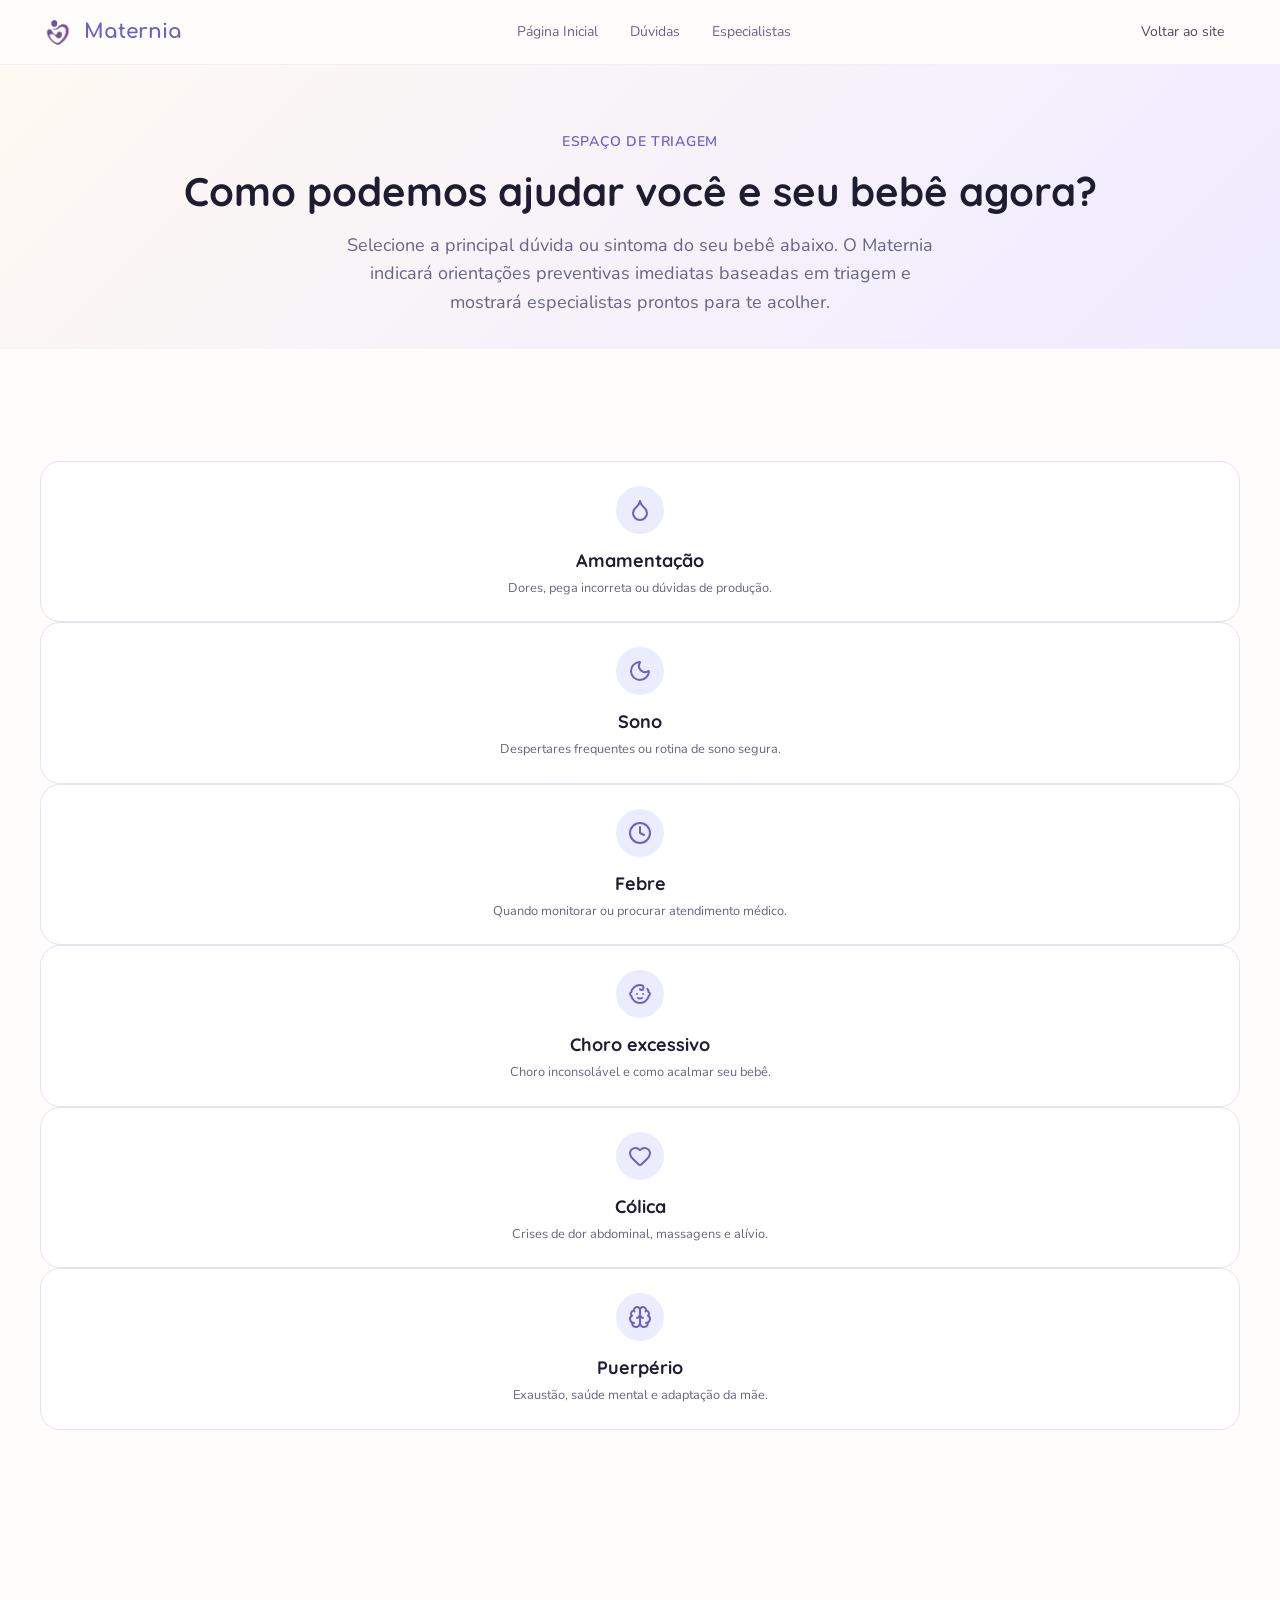
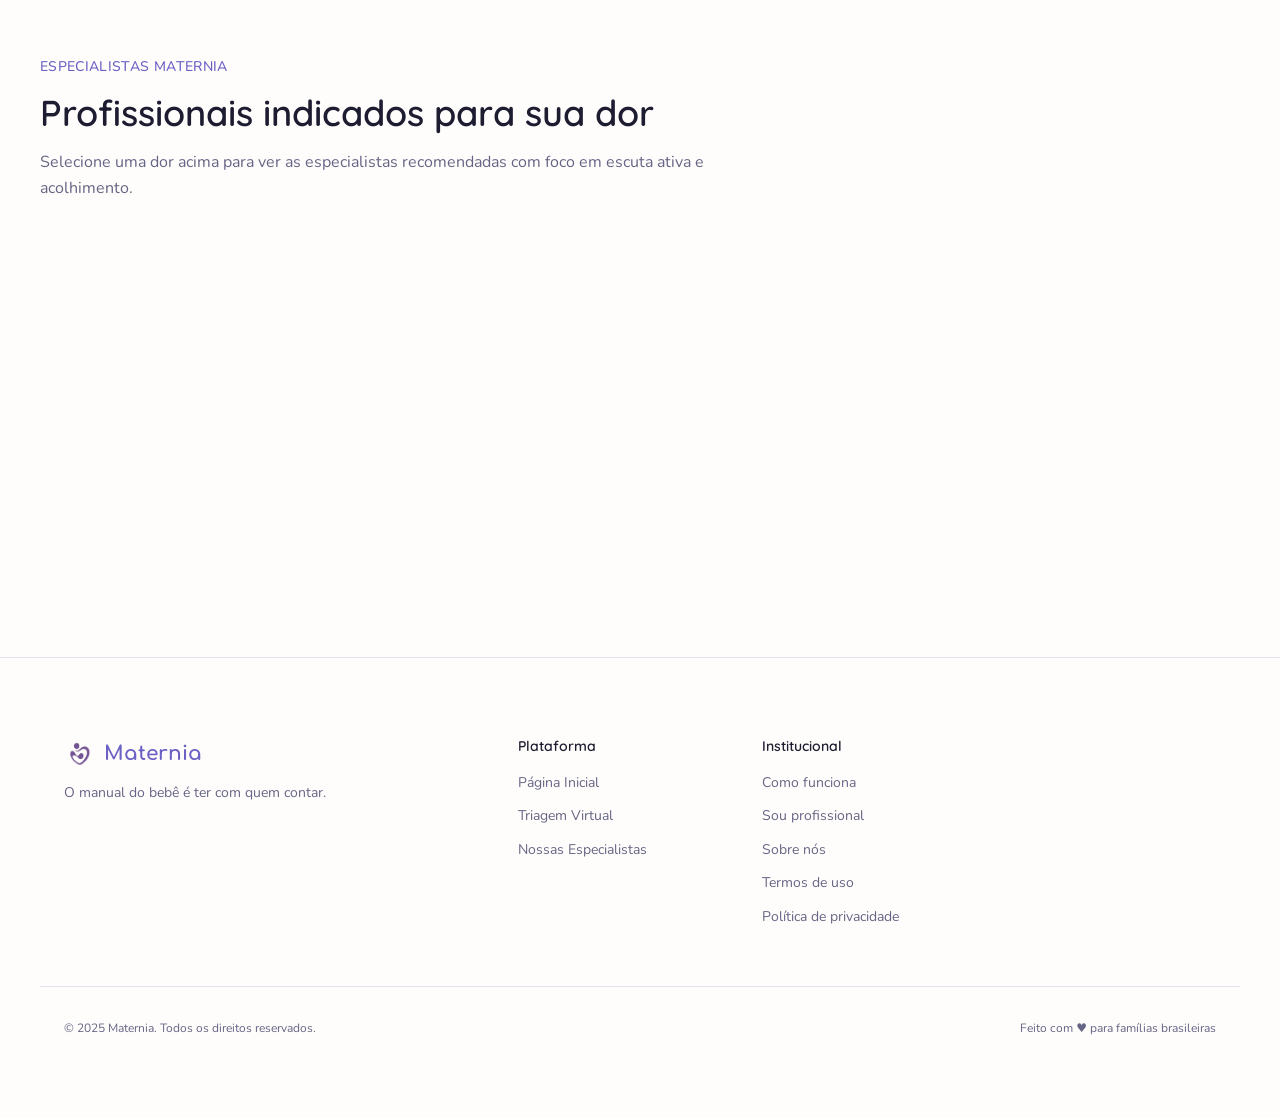
==== commit 7a57875f: "fix slogan" ====
--- a/triagem.html
+++ b/triagem.html
@@ -15,7 +15,7 @@
   <meta name="twitter:description" content="Responda a perguntas rápidas e encontre o profissional ideal para acolher suas necessidades.">
   <link rel="preconnect" href="https://fonts.googleapis.com">
   <link rel="preconnect" href="https://fonts.gstatic.com" crossorigin>
-  <link rel="stylesheet" href="styles.css">
+  <link rel="stylesheet" href="css/styles.css">
 </head>
 <body>
 
@@ -23,7 +23,7 @@
   <header class="header">
     <div class="header-inner container">
       <a href="index.html" class="header-logo" aria-label="Maternia — Página inicial">
-        <img src="logo-BF-DMk6K.png" alt="Maternia" width="32" height="32">
+        <img src="assets/logo.png" alt="Maternia" width="32" height="32">
         <span>Maternia</span>
       </a>
 
@@ -193,10 +193,10 @@
         <!-- Brand Column -->
         <div class="footer-brand">
           <a href="index.html" class="header-logo" aria-label="Maternia — Página inicial">
-            <img src="logo-BF-DMk6K.png" alt="Maternia" width="32" height="32" loading="lazy">
+            <img src="assets/logo.png" alt="Maternia" width="32" height="32" loading="lazy">
             <span>Maternia</span>
           </a>
-          <p>Porque o manual do bebê é ter com quem contar.</p>
+          <p>O manual do bebê é ter com quem contar.</p>
         </div>
 
         <!-- Column 1 — Plataforma -->
@@ -236,6 +236,6 @@
     </div>
   </div>
 
-  <script src="scripts.js" defer></script>
+  <script src="js/scripts.js" defer></script>
 </body>
 </html>
--- a/css/styles.css
+++ b/css/styles.css
@@ -0,0 +1,2815 @@
+/* ==========================================================================
+   Maternia — Complete Production Stylesheet
+   A platform connecting new mothers to specialized healthcare professionals.
+   ========================================================================== */
+
+/* ==========================================================================
+   1. GOOGLE FONTS
+   ========================================================================== */
+@import url('https://fonts.googleapis.com/css2?family=Quicksand:wght@300;400;500;600;700&family=Nunito:wght@300;400;600;700&family=Comfortaa:wght@500;700&display=swap');
+
+/* ==========================================================================
+   2. DESIGN TOKENS — CSS Custom Properties
+   ========================================================================== */
+:root {
+  /* ---- Typography ---- */
+  --font-sans: 'Nunito', system-ui, sans-serif;
+  --font-display: 'Quicksand', sans-serif;
+  --font-logo: 'Comfortaa', sans-serif;
+
+  /* ---- Colors (oklch) — Light Theme ---- */
+  --background: oklch(99.5% .003 70);       /* warm white */
+  --foreground: oklch(24% .04 285);         /* deep violet-black for tired eyes */
+  --card: oklch(100% 0 0);                 /* white */
+  --card-foreground: oklch(24% .04 285);
+  --primary: oklch(55% .15 285);           /* warm amethyst purple */
+  --primary-foreground: oklch(100% 0 0);   /* white */
+  --secondary: oklch(72% .08 220);         /* serene blue */
+  --secondary-foreground: oklch(30% .07 220); /* deep serene blue */
+  --muted: oklch(96% .015 285);            /* very soft lilac bg */
+  --muted-foreground: oklch(52% .05 285);   /* slate lavender */
+  --accent: oklch(94% .03 70);             /* soft warm beige / skin-like */
+  --accent-foreground: oklch(35% .06 60);  /* warm brown/terracotta */
+  --destructive: oklch(57.7% .245 27.325);
+  --border: oklch(92% .02 285);            /* light lavender border */
+  --input: oklch(94% .02 285);
+  --ring: oklch(55% .15 285);
+  --radius: 1.25rem;                       /* softer rounded corners */
+
+  /* ---- Extended palette ---- */
+  --primary-soft: oklch(95% .03 285);      /* light lavender background */
+  --lavender: oklch(89% .05 285);          /* lavender accent */
+  --azul-sereno: oklch(72% .08 220);       /* serene blue */
+  --bege-pele: oklch(94% .03 70);          /* baby skin warm beige */
+  --cream: oklch(98% .01 80);              /* warm cream */
+
+  /* ---- Gradients ---- */
+  --gradient-hero: linear-gradient(135deg, oklch(99.5% .003 70) 0%, oklch(95% .03 285) 100%);
+  --gradient-soft: linear-gradient(160deg, oklch(95% .03 285) 0%, oklch(94% .03 70) 100%); /* lavender to warm beige */
+  --gradient-primary: linear-gradient(135deg, oklch(55% .15 285), oklch(62% .12 310));
+
+  /* ---- Shadows ---- */
+  --shadow-soft: 0 12px 40px -12px oklch(55% .15 285 / .12);
+  --shadow-card: 0 6px 30px -10px oklch(24% .04 285 / .06);
+}
+
+
+
+/* ==========================================================================
+   3. CSS RESET — Modern Minimal
+   ========================================================================== */
+*,
+*::before,
+*::after {
+  box-sizing: border-box;
+  margin: 0;
+  padding: 0;
+}
+
+html {
+  -webkit-text-size-adjust: 100%;
+  -moz-text-size-adjust: 100%;
+  text-size-adjust: 100%;
+  scroll-behavior: smooth;
+  -webkit-font-smoothing: antialiased;
+  -moz-osx-font-smoothing: grayscale;
+}
+
+img,
+picture,
+video,
+canvas,
+svg {
+  display: block;
+  max-width: 100%;
+}
+
+input,
+button,
+textarea,
+select {
+  font: inherit;
+  color: inherit;
+}
+
+ul,
+ol {
+  list-style: none;
+}
+
+a {
+  color: inherit;
+  text-decoration: none;
+}
+
+/* ==========================================================================
+   4. BASE STYLES
+   ========================================================================== */
+body {
+  font-family: var(--font-sans);
+  font-weight: 400;
+  font-size: 1rem;
+  line-height: 1.6;
+  color: var(--foreground);
+  background-color: var(--background);
+  min-height: 100vh;
+  min-height: 100dvh;
+}
+
+/* ---- Headings ---- */
+h1, h2, h3, h4 {
+  font-family: var(--font-display);
+  font-weight: 600;
+  line-height: 1.15;
+  color: var(--foreground);
+  text-wrap: balance;
+}
+
+h1 {
+  font-size: 2.25rem;
+  line-height: 1.08;
+}
+
+h2 {
+  font-size: 1.875rem;
+}
+
+h3 {
+  font-size: 1.25rem;
+}
+
+h4 {
+  font-size: 1.125rem;
+}
+
+/* ---- Body text ---- */
+p {
+  line-height: 1.6;
+}
+
+.text-sm {
+  font-size: 0.875rem;
+}
+
+.text-xs {
+  font-size: 0.75rem;
+}
+
+.text-base {
+  font-size: 1rem;
+}
+
+.text-lg {
+  font-size: 1.125rem;
+}
+
+.text-xl {
+  font-size: 1.25rem;
+}
+
+/* ---- Links ---- */
+a:hover {
+  color: var(--foreground);
+}
+
+/* ---- Selection ---- */
+::selection {
+  background-color: var(--primary);
+  color: var(--primary-foreground);
+}
+
+/* ==========================================================================
+   5. LAYOUT UTILITIES
+   ========================================================================== */
+.container {
+  max-width: 80rem;
+  margin-inline: auto;
+  padding-inline: 1.5rem;
+  width: 100%;
+}
+
+.grid-2 {
+  display: grid;
+  grid-template-columns: 1fr;
+  gap: 1.5rem;
+}
+
+.grid-3 {
+  display: grid;
+  grid-template-columns: 1fr;
+  gap: 1.5rem;
+}
+
+.grid-4 {
+  display: grid;
+  grid-template-columns: 1fr;
+  gap: 1.5rem;
+}
+
+@media (min-width: 640px) {
+  .grid-2 {
+    grid-template-columns: repeat(2, 1fr);
+  }
+
+  .grid-4 {
+    grid-template-columns: repeat(2, 1fr);
+  }
+}
+
+@media (min-width: 768px) {
+  .grid-3 {
+    grid-template-columns: repeat(3, 1fr);
+  }
+}
+
+@media (min-width: 1024px) {
+  .grid-4 {
+    grid-template-columns: repeat(4, 1fr);
+  }
+}
+
+/* Utility classes matching Tailwind conventions used in the HTML */
+.min-h-screen {
+  min-height: 100vh;
+  min-height: 100dvh;
+}
+
+.bg-background {
+  background-color: var(--background);
+}
+
+.text-foreground {
+  color: var(--foreground);
+}
+
+.mx-auto {
+  margin-inline: auto;
+}
+
+.max-w-7xl {
+  max-width: 80rem;
+}
+
+.px-6 {
+  padding-inline: 1.5rem;
+}
+
+.leading-relaxed {
+  line-height: 1.625;
+}
+
+.leading-tight {
+  line-height: 1.25;
+}
+
+.font-medium {
+  font-weight: 500;
+}
+
+.font-semibold {
+  font-weight: 600;
+}
+
+.font-display {
+  font-family: var(--font-display);
+}
+
+.italic {
+  font-style: italic;
+}
+
+.uppercase {
+  text-transform: uppercase;
+}
+
+.tracking-wide {
+  letter-spacing: 0.025em;
+}
+
+.tracking-wider {
+  letter-spacing: 0.05em;
+}
+
+.shrink-0 {
+  flex-shrink: 0;
+}
+
+.transition {
+  transition-property: color, background-color, border-color, text-decoration-color, fill, stroke, opacity, box-shadow, transform, filter, backdrop-filter;
+  transition-timing-function: cubic-bezier(0.4, 0, 0.2, 1);
+  transition-duration: 200ms;
+}
+
+.transition-all {
+  transition-property: all;
+  transition-timing-function: cubic-bezier(0.4, 0, 0.2, 1);
+  transition-duration: 200ms;
+}
+
+/* ==========================================================================
+   6. HEADER
+   ========================================================================== */
+.header,
+header.sticky {
+  position: sticky;
+  top: 0;
+  z-index: 40;
+  backdrop-filter: blur(12px);
+  -webkit-backdrop-filter: blur(12px);
+  background-color: oklch(from var(--background) l c h / .7);
+  border-bottom: 1px solid oklch(from var(--border) l c h / .5);
+}
+
+.header-inner,
+header > div {
+  display: flex;
+  align-items: center;
+  justify-content: space-between;
+  height: 4rem;
+  max-width: 80rem;
+  margin-inline: auto;
+  padding-inline: 1.5rem;
+}
+
+/* ---- Logo ---- */
+.header-logo,
+header a[href="#"] {
+  display: flex;
+  align-items: center;
+  gap: 0.5rem;
+  text-decoration: none;
+}
+
+.header-logo img,
+header a[href="#"] img {
+  height: 2.25rem;
+  width: 2.25rem;
+  object-fit: contain;
+}
+
+.header-logo span,
+header a[href="#"] span {
+  font-family: var(--font-logo);
+  font-size: 1.25rem;
+  font-weight: 700;
+  color: var(--primary);
+}
+
+/* ---- Navigation ---- */
+.header-nav,
+header nav {
+  display: none;
+  align-items: center;
+  gap: 2rem;
+}
+
+.header-nav a,
+header nav a {
+  font-size: 0.875rem;
+  color: var(--muted-foreground);
+  text-decoration: none;
+  transition: color 200ms ease;
+}
+
+.header-nav a:hover,
+header nav a:hover {
+  color: var(--foreground);
+}
+
+/* ---- Header Actions ---- */
+.header-actions,
+header .flex.items-center.gap-2 {
+  display: flex;
+  align-items: center;
+  gap: 0.5rem;
+}
+
+.btn-login {
+  display: none;
+  font-size: 0.875rem;
+  color: oklch(from var(--foreground) l c h / .8);
+  padding: 0.5rem 1rem;
+  background: none;
+  border: none;
+  cursor: pointer;
+  transition: color 200ms ease;
+}
+
+.btn-login:hover {
+  color: var(--foreground);
+}
+
+.btn-cta-header {
+  display: inline-flex;
+  align-items: center;
+  gap: 0.5rem;
+  border-radius: 9999px;
+  background-color: var(--primary);
+  color: var(--primary-foreground);
+  font-size: 0.875rem;
+  font-weight: 500;
+  padding: 0.5rem 1rem;
+  border: none;
+  cursor: pointer;
+  box-shadow: var(--shadow-soft);
+  transition: opacity 200ms ease;
+}
+
+.btn-cta-header:hover {
+  opacity: 0.95;
+}
+
+/* ---- Mobile Menu Button ---- */
+.mobile-menu-btn {
+  display: block;
+  background: none;
+  border: none;
+  cursor: pointer;
+  color: var(--foreground);
+  padding: 0.25rem;
+}
+
+/* ---- Mobile Menu Overlay ---- */
+.mobile-menu {
+  position: fixed;
+  inset: 0;
+  background-color: var(--background);
+  z-index: 50;
+  display: none;
+  flex-direction: column;
+  padding: 2rem 1.5rem;
+}
+
+.mobile-menu.active {
+  display: flex;
+}
+
+.mobile-menu a {
+  font-family: var(--font-display);
+  font-size: 1.5rem;
+  padding: 1rem 0;
+  color: var(--foreground);
+  border-bottom: 1px solid var(--border);
+  display: block;
+}
+
+.mobile-menu a:hover {
+  color: var(--primary);
+}
+
+@media (min-width: 640px) {
+  .btn-login {
+    display: inline-flex;
+  }
+}
+
+@media (min-width: 768px) {
+  .header-nav,
+  header nav {
+    display: flex;
+  }
+
+  .mobile-menu-btn {
+    display: none;
+  }
+}
+
+/* ==========================================================================
+   7. BUTTONS
+   ========================================================================== */
+.btn-primary {
+  display: inline-flex;
+  align-items: center;
+  gap: 0.5rem;
+  border-radius: 9999px;
+  background-color: var(--primary);
+  color: var(--primary-foreground);
+  padding: 0.75rem 1.25rem;
+  font-size: 0.875rem;
+  font-weight: 500;
+  border: none;
+  cursor: pointer;
+  box-shadow: var(--shadow-soft);
+  transition: opacity 200ms ease, transform 200ms ease;
+  text-decoration: none;
+  line-height: 1.4;
+}
+
+.btn-primary:hover {
+  opacity: 0.95;
+}
+
+.btn-primary:active {
+  transform: scale(0.98);
+}
+
+.btn-primary svg {
+  width: 1rem;
+  height: 1rem;
+  flex-shrink: 0;
+}
+
+.btn-secondary {
+  display: inline-flex;
+  align-items: center;
+  gap: 0.5rem;
+  border-radius: 9999px;
+  background-color: var(--card);
+  color: var(--foreground);
+  padding: 0.75rem 1.25rem;
+  font-size: 0.875rem;
+  font-weight: 500;
+  border: 1px solid var(--border);
+  cursor: pointer;
+  transition: background-color 200ms ease;
+  text-decoration: none;
+  line-height: 1.4;
+}
+
+.btn-secondary:hover {
+  background-color: var(--muted);
+}
+
+.btn-secondary:active {
+  transform: scale(0.98);
+}
+
+.btn-full {
+  width: 100%;
+  justify-content: center;
+}
+
+/* ==========================================================================
+   8. HERO SECTION
+   ========================================================================== */
+.hero {
+  position: relative;
+  overflow: hidden;
+}
+
+.hero-bg {
+  position: absolute;
+  inset: 0;
+  z-index: -1;
+  background: var(--gradient-hero);
+}
+
+.hero-glow {
+  position: absolute;
+  top: -8rem;
+  right: -8rem;
+  width: 40rem;
+  height: 40rem;
+  border-radius: 9999px;
+  background: var(--gradient-soft);
+  filter: blur(64px);
+  opacity: 0.4;
+  pointer-events: none;
+}
+
+.hero-grid {
+  display: grid;
+  grid-template-columns: 1fr;
+  gap: 3rem;
+  align-items: center;
+  padding-top: 4rem;
+  padding-bottom: 6rem;
+  max-width: 80rem;
+  margin-inline: auto;
+  padding-inline: 1.5rem;
+}
+
+/* ---- Hero Badge ---- */
+.hero-badge {
+  display: inline-flex;
+  align-items: center;
+  gap: 0.5rem;
+  border-radius: 9999px;
+  background-color: oklch(from var(--card) l c h / .7);
+  backdrop-filter: blur(8px);
+  -webkit-backdrop-filter: blur(8px);
+  border: 1px solid var(--border);
+  padding: 0.375rem 1rem;
+  font-size: 0.75rem;
+  color: var(--muted-foreground);
+}
+
+.hero-badge svg {
+  width: 0.875rem;
+  height: 0.875rem;
+  color: var(--primary);
+}
+
+/* ---- Hero Title ---- */
+.hero-title {
+  margin-top: 1.5rem;
+  font-family: var(--font-display);
+  font-size: 2.25rem;
+  line-height: 1.08;
+  color: var(--foreground);
+}
+
+.hero-title-accent {
+  font-style: italic;
+  color: var(--primary);
+}
+
+/* ---- Hero Text ---- */
+.hero-text {
+  margin-top: 1.25rem;
+  font-size: 1rem;
+  color: var(--muted-foreground);
+  max-width: 32rem;
+  line-height: 1.625;
+}
+
+/* ---- Hero CTAs ---- */
+.hero-ctas {
+  display: flex;
+  flex-wrap: wrap;
+  gap: 0.75rem;
+  margin-top: 1.75rem;
+}
+
+/* ---- Hero Social Proof ---- */
+.hero-social-proof {
+  display: flex;
+  align-items: center;
+  gap: 1.5rem;
+  margin-top: 2.5rem;
+  font-size: 0.875rem;
+  color: var(--muted-foreground);
+}
+
+.hero-avatars {
+  display: flex;
+}
+
+.hero-avatars img {
+  width: 2.25rem;
+  height: 2.25rem;
+  border-radius: 9999px;
+  object-fit: cover;
+  border: 2px solid var(--background);
+}
+
+.hero-avatars img + img {
+  margin-left: -0.5rem;
+}
+
+/* ---- Hero Image ---- */
+.hero-image-wrapper {
+  position: relative;
+}
+
+.hero-image-glow {
+  position: absolute;
+  inset: -1rem;
+  border-radius: 2.5rem;
+  background-color: oklch(from var(--primary) l c h / .1);
+  filter: blur(40px);
+  pointer-events: none;
+}
+
+.hero-image {
+  position: relative;
+  border-radius: 2rem;
+  overflow: hidden;
+  box-shadow: var(--shadow-soft);
+}
+
+.hero-image img {
+  width: 100%;
+  height: 34rem;
+  object-fit: cover;
+  display: block;
+}
+
+/* ---- Hero Floating Cards ---- */
+.hero-float-card {
+  position: absolute;
+  background-color: var(--card);
+  border-radius: 1rem;
+  padding: 1rem;
+  box-shadow: var(--shadow-card);
+  border: 1px solid var(--border);
+  z-index: 2;
+}
+
+.hero-float-card--bottom {
+  bottom: -1.5rem;
+  left: -1.5rem;
+  max-width: 16rem;
+}
+
+.hero-float-card--top {
+  top: -1rem;
+  right: -1rem;
+}
+
+.hero-float-card .flex {
+  display: flex;
+}
+
+.hero-float-card .items-center {
+  align-items: center;
+}
+
+.hero-float-card .gap-3 {
+  gap: 0.75rem;
+}
+
+.hero-float-card .gap-2 {
+  gap: 0.5rem;
+}
+
+@media (min-width: 768px) {
+  .hero-grid {
+    grid-template-columns: repeat(2, 1fr);
+    padding-top: 6rem;
+    padding-bottom: 8rem;
+  }
+
+  .hero-title {
+    font-size: 3rem;
+  }
+}
+
+@media (min-width: 1024px) {
+  .hero-title {
+    font-size: 3.75rem;
+  }
+}
+
+/* ==========================================================================
+   9. SECTION COMMON
+   ========================================================================== */
+.section {
+  padding-block: 5rem;
+}
+
+.section-header {
+  max-width: 42rem;
+}
+
+.section-label {
+  font-size: 0.875rem;
+  font-weight: 500;
+  color: var(--primary);
+  letter-spacing: 0.025em;
+  text-transform: uppercase;
+}
+
+.section-title {
+  font-family: var(--font-display);
+  margin-top: 0.75rem;
+  font-size: 1.875rem;
+}
+
+.section-text {
+  margin-top: 1rem;
+  font-size: 1rem;
+  color: var(--muted-foreground);
+  line-height: 1.625;
+}
+
+.section--muted {
+  background-color: oklch(from var(--muted) l c h / .4);
+}
+
+@media (min-width: 768px) {
+  .section {
+    padding-block: 7rem;
+  }
+
+  .section-title {
+    font-size: 2.25rem;
+  }
+}
+
+/* ==========================================================================
+   10. PAIN CARDS
+   ========================================================================== */
+.pain-cards {
+  display: grid;
+  grid-template-columns: 1fr;
+  gap: 1.25rem;
+  margin-top: 3rem;
+}
+
+.pain-card {
+  border-radius: 1.5rem;
+  background-color: var(--card);
+  border: 1px solid var(--border);
+  padding: 1.5rem;
+  transition: box-shadow 300ms ease;
+}
+
+.pain-card:hover {
+  box-shadow: var(--shadow-card);
+}
+
+.pain-card__icon {
+  width: 2.5rem;
+  height: 2.5rem;
+  border-radius: 1rem;
+  display: grid;
+  place-items: center;
+  background: var(--primary-soft);
+  margin-bottom: 1rem;
+}
+
+.pain-card__icon svg {
+  width: 1.25rem;
+  height: 1.25rem;
+  color: var(--primary);
+}
+
+.pain-card__title {
+  font-family: var(--font-display);
+  font-size: 1.125rem;
+  line-height: 1.25;
+}
+
+.pain-card__text {
+  margin-top: 0.5rem;
+  font-size: 0.875rem;
+  color: var(--muted-foreground);
+  line-height: 1.625;
+}
+
+@media (min-width: 640px) {
+  .pain-cards {
+    grid-template-columns: repeat(2, 1fr);
+  }
+}
+
+@media (min-width: 1024px) {
+  .pain-cards {
+    grid-template-columns: repeat(4, 1fr);
+  }
+}
+
+/* ==========================================================================
+   11. STEPS SECTION
+   ========================================================================== */
+.steps-grid {
+  display: grid;
+  grid-template-columns: 1fr;
+  gap: 1.5rem;
+  margin-top: 3rem;
+}
+
+.step-card {
+  border-radius: 1.5rem;
+  background-color: var(--card);
+  border: 1px solid var(--border);
+  padding: 1.75rem;
+}
+
+.step-card__number {
+  font-family: var(--font-display);
+  font-size: 2.25rem;
+  color: oklch(from var(--primary) l c h / .3);
+  line-height: 1;
+}
+
+.step-card__title {
+  font-family: var(--font-display);
+  font-size: 1.25rem;
+  margin-top: 0.75rem;
+}
+
+.step-card__text {
+  margin-top: 0.5rem;
+  font-size: 0.875rem;
+  color: var(--muted-foreground);
+  line-height: 1.625;
+}
+
+/* ---- Trust Badges ---- */
+.trust-badges {
+  display: grid;
+  grid-template-columns: 1fr;
+  gap: 1rem;
+  margin-top: 2.5rem;
+}
+
+.trust-badge {
+  display: flex;
+  align-items: center;
+  gap: 0.75rem;
+  border-radius: 1rem;
+  background-color: var(--card);
+  border: 1px solid var(--border);
+  padding: 1rem;
+  font-size: 0.875rem;
+}
+
+.trust-badge svg {
+  width: 1.25rem;
+  height: 1.25rem;
+  color: var(--primary);
+  flex-shrink: 0;
+}
+
+.trust-badge span {
+  color: oklch(from var(--foreground) l c h / .8);
+}
+
+@media (min-width: 640px) {
+  .trust-badges {
+    grid-template-columns: repeat(3, 1fr);
+  }
+}
+
+@media (min-width: 768px) {
+  .steps-grid {
+    grid-template-columns: repeat(3, 1fr);
+  }
+}
+
+/* ==========================================================================
+   12. PROFESSIONAL CARDS
+   ========================================================================== */
+.pro-header {
+  display: flex;
+  align-items: flex-end;
+  justify-content: space-between;
+  gap: 1.5rem;
+  flex-wrap: wrap;
+}
+
+.pro-link {
+  display: inline-flex;
+  align-items: center;
+  gap: 0.25rem;
+  font-size: 0.875rem;
+  color: var(--primary);
+  font-weight: 500;
+  text-decoration: none;
+  white-space: nowrap;
+  transition: gap 200ms ease;
+}
+
+.pro-link:hover {
+  gap: 0.5rem;
+}
+
+.pro-link svg {
+  width: 1rem;
+  height: 1rem;
+}
+
+.pro-grid {
+  display: grid;
+  grid-template-columns: 1fr;
+  gap: 1.5rem;
+  margin-top: 3rem;
+}
+
+.pro-card {
+  border-radius: 1.5rem;
+  background-color: var(--card);
+  border: 1px solid var(--border);
+  overflow: hidden;
+  box-shadow: var(--shadow-card);
+  transition: transform 300ms ease;
+}
+
+.pro-card:hover {
+  transform: translateY(-4px);
+}
+
+.pro-card__image {
+  aspect-ratio: 4 / 5;
+  overflow: hidden;
+}
+
+.pro-card__image img {
+  width: 100%;
+  height: 100%;
+  object-fit: cover;
+  display: block;
+  transition: transform 500ms ease;
+}
+
+.pro-card:hover .pro-card__image img {
+  transform: scale(1.03);
+}
+
+.pro-card__body {
+  padding: 1.5rem;
+}
+
+.pro-card__name {
+  font-family: var(--font-display);
+  font-size: 1.125rem;
+}
+
+.pro-card__role {
+  font-size: 0.875rem;
+  color: var(--muted-foreground);
+}
+
+.pro-card__rating {
+  display: flex;
+  align-items: center;
+  gap: 0.25rem;
+  margin-top: 0.5rem;
+  font-size: 0.875rem;
+}
+
+.pro-card__rating svg {
+  width: 1rem;
+  height: 1rem;
+  color: var(--accent-foreground);
+  fill: currentColor;
+}
+
+.pro-card__rating span {
+  font-weight: 500;
+}
+
+.pro-card__rating .text-muted-foreground {
+  color: var(--muted-foreground);
+  font-weight: 400;
+}
+
+.pro-card__tags {
+  display: flex;
+  flex-wrap: wrap;
+  gap: 0.5rem;
+  margin-top: 1rem;
+}
+
+.pro-card__tag {
+  font-size: 0.75rem;
+  padding: 0.25rem 0.75rem;
+  border-radius: 9999px;
+  background-color: var(--muted);
+  color: var(--muted-foreground);
+  border: 1px solid var(--border);
+}
+
+.pro-card__price {
+  margin-top: 1.25rem;
+  font-size: 0.75rem;
+  color: var(--muted-foreground);
+}
+
+.pro-card__btn {
+  margin-top: 0.75rem;
+  display: inline-flex;
+  align-items: center;
+  justify-content: center;
+  gap: 0.5rem;
+  width: 100%;
+  border-radius: 9999px;
+  background-color: var(--primary);
+  color: var(--primary-foreground);
+  padding: 0.75rem 1.25rem;
+  font-size: 0.875rem;
+  font-weight: 500;
+  border: none;
+  cursor: pointer;
+  transition: opacity 200ms ease;
+}
+
+.pro-card__btn:hover {
+  opacity: 0.95;
+}
+
+.pro-card__btn svg {
+  width: 1rem;
+  height: 1rem;
+}
+
+@media (min-width: 768px) {
+  .pro-grid {
+    grid-template-columns: repeat(3, 1fr);
+  }
+}
+
+/* ==========================================================================
+   13. NEED CARDS (Por Onde Começar)
+   ========================================================================== */
+.needs-grid {
+  display: grid;
+  grid-template-columns: 1fr;
+  gap: 1.25rem;
+  margin-top: 3rem;
+}
+
+.need-card {
+  border-radius: 1.5rem;
+  background-color: var(--card);
+  border: 1px solid var(--border);
+  padding: 1.5rem;
+  display: flex;
+  flex-direction: column;
+  text-decoration: none;
+  color: var(--foreground);
+  transition: border-color 300ms ease, box-shadow 300ms ease;
+}
+
+.need-card:hover {
+  border-color: oklch(from var(--primary) l c h / .4);
+  box-shadow: var(--shadow-card);
+}
+
+.need-card__header {
+  display: flex;
+  align-items: flex-start;
+  justify-content: space-between;
+  gap: 0.75rem;
+}
+
+.need-card__icon {
+  width: 2.5rem;
+  height: 2.5rem;
+  border-radius: 1rem;
+  display: grid;
+  place-items: center;
+  background: var(--gradient-soft);
+  flex-shrink: 0;
+}
+
+.need-card__icon svg {
+  width: 1.25rem;
+  height: 1.25rem;
+  color: var(--primary);
+}
+
+.need-card__specialist {
+  font-size: 0.625rem;
+  text-transform: uppercase;
+  letter-spacing: 0.05em;
+  color: var(--primary);
+  font-weight: 600;
+  padding: 0.25rem 0.625rem;
+  border-radius: 9999px;
+  background: var(--primary-soft);
+  white-space: nowrap;
+  line-height: 1.4;
+}
+
+.need-card__title {
+  font-family: var(--font-display);
+  font-size: 1.125rem;
+  margin-top: 1rem;
+  line-height: 1.25;
+}
+
+.need-card__text {
+  margin-top: 0.5rem;
+  font-size: 0.875rem;
+  color: var(--muted-foreground);
+  line-height: 1.625;
+}
+
+.need-card__link {
+  margin-top: 1rem;
+  display: inline-flex;
+  align-items: center;
+  gap: 0.25rem;
+  font-size: 0.875rem;
+  color: var(--primary);
+  font-weight: 500;
+  transition: gap 300ms ease;
+}
+
+.need-card:hover .need-card__link {
+  gap: 0.5rem;
+}
+
+.need-card__link svg {
+  width: 1rem;
+  height: 1rem;
+}
+
+/* ---- Needs CTA Banner ---- */
+.needs-cta {
+  margin-top: 2.5rem;
+  border-radius: 1.5rem;
+  border: 1px dashed oklch(from var(--primary) l c h / .3);
+  padding: 1.5rem;
+  background: var(--primary-soft);
+  display: flex;
+  flex-wrap: wrap;
+  align-items: center;
+  justify-content: space-between;
+  gap: 1rem;
+}
+
+.needs-cta p:first-child {
+  font-family: var(--font-display);
+  font-size: 1.25rem;
+}
+
+.needs-cta p.text-sm {
+  font-size: 0.875rem;
+  color: var(--muted-foreground);
+  margin-top: 0.25rem;
+}
+
+@media (min-width: 640px) {
+  .needs-grid {
+    grid-template-columns: repeat(2, 1fr);
+  }
+}
+
+@media (min-width: 768px) {
+  .needs-cta {
+    padding: 2rem;
+  }
+}
+
+@media (min-width: 1024px) {
+  .needs-grid {
+    grid-template-columns: repeat(3, 1fr);
+  }
+}
+
+/* ==========================================================================
+   14. FOR PROFESSIONALS SECTION
+   ========================================================================== */
+.for-pros {
+  display: grid;
+  grid-template-columns: 1fr;
+  gap: 3rem;
+  align-items: center;
+}
+
+.for-pros__checklist {
+  margin-top: 2rem;
+  display: flex;
+  flex-direction: column;
+  gap: 0.75rem;
+}
+
+.for-pros__checklist li {
+  display: flex;
+  align-items: flex-start;
+  gap: 0.75rem;
+  font-size: 0.875rem;
+  color: oklch(from var(--foreground) l c h / .85);
+}
+
+.for-pros__checklist li span {
+  width: 1.25rem;
+  height: 1.25rem;
+  margin-top: 0.125rem;
+  border-radius: 9999px;
+  display: grid;
+  place-items: center;
+  flex-shrink: 0;
+  background: var(--primary-soft);
+}
+
+.for-pros__checklist li span svg {
+  width: 0.75rem;
+  height: 0.75rem;
+  color: var(--primary);
+}
+
+.for-pros__actions {
+  display: flex;
+  flex-wrap: wrap;
+  gap: 0.75rem;
+  margin-top: 2rem;
+}
+
+/* ---- Mini Cards Grid ---- */
+.for-pros__cards {
+  display: grid;
+  grid-template-columns: repeat(2, 1fr);
+  gap: 1rem;
+}
+
+.for-pros__mini-card {
+  border-radius: 1.5rem;
+  background-color: var(--card);
+  border: 1px solid var(--border);
+  padding: 1.5rem;
+}
+
+.for-pros__mini-card__icon {
+  width: 2.5rem;
+  height: 2.5rem;
+  border-radius: 1rem;
+  display: grid;
+  place-items: center;
+  background: var(--primary-soft);
+  margin-bottom: 1rem;
+}
+
+.for-pros__mini-card__icon svg {
+  width: 1.25rem;
+  height: 1.25rem;
+  color: var(--primary);
+}
+
+.for-pros__mini-card__title {
+  font-family: var(--font-display);
+  font-size: 1rem;
+}
+
+.for-pros__mini-card__text {
+  font-size: 0.875rem;
+  color: var(--muted-foreground);
+  margin-top: 0.375rem;
+  line-height: 1.625;
+}
+
+@media (min-width: 1024px) {
+  .for-pros {
+    grid-template-columns: repeat(2, 1fr);
+  }
+}
+
+/* ==========================================================================
+   15. CONTENT / BLOG SECTION
+   ========================================================================== */
+.content-header {
+  display: flex;
+  align-items: flex-end;
+  justify-content: space-between;
+  gap: 1.5rem;
+  flex-wrap: wrap;
+}
+
+.content-grid {
+  display: grid;
+  grid-template-columns: 1fr;
+  gap: 1.5rem;
+  margin-top: 3rem;
+}
+
+.content-card {
+  border-radius: 1.5rem;
+  background-color: var(--card);
+  border: 1px solid var(--border);
+  overflow: hidden;
+  box-shadow: var(--shadow-card);
+  display: flex;
+  flex-direction: column;
+}
+
+.content-card--featured {
+  grid-column: 1;
+}
+
+.content-card__image {
+  aspect-ratio: 16 / 9;
+  overflow: hidden;
+}
+
+.content-card__image img {
+  width: 100%;
+  height: 100%;
+  object-fit: cover;
+  display: block;
+  transition: transform 500ms ease;
+}
+
+.content-card:hover .content-card__image img {
+  transform: scale(1.03);
+}
+
+.content-card__body {
+  padding: 1.5rem;
+  display: flex;
+  flex-direction: column;
+  flex: 1;
+}
+
+.content-card__category {
+  font-size: 0.75rem;
+  color: var(--primary);
+  font-weight: 600;
+  text-transform: uppercase;
+  letter-spacing: 0.05em;
+}
+
+.content-card__title {
+  font-family: var(--font-display);
+  font-size: 1.125rem;
+  margin-top: 0.5rem;
+  line-height: 1.25;
+}
+
+.content-card__excerpt {
+  font-size: 0.875rem;
+  color: var(--muted-foreground);
+  margin-top: 0.5rem;
+  display: -webkit-box;
+  -webkit-line-clamp: 2;
+  -webkit-box-orient: vertical;
+  overflow: hidden;
+  line-height: 1.625;
+}
+
+.content-card__meta {
+  display: flex;
+  align-items: center;
+  gap: 0.5rem;
+  margin-top: 1rem;
+  font-size: 0.75rem;
+  color: var(--muted-foreground);
+}
+
+.content-card__link {
+  display: inline-flex;
+  align-items: center;
+  gap: 0.25rem;
+  font-size: 0.875rem;
+  color: var(--primary);
+  font-weight: 500;
+  margin-top: auto;
+  padding-top: 0.75rem;
+  text-decoration: none;
+  transition: gap 200ms ease;
+}
+
+.content-card__link:hover {
+  gap: 0.5rem;
+}
+
+.content-card__link svg {
+  width: 1rem;
+  height: 1rem;
+}
+
+@media (min-width: 1024px) {
+  .content-grid {
+    grid-template-columns: repeat(5, 1fr);
+  }
+
+  .content-card--featured {
+    grid-column: span 3;
+    grid-row: span 2;
+  }
+
+  .content-card--featured .content-card__image {
+    aspect-ratio: auto;
+    flex: 1;
+  }
+
+  .content-card--featured .content-card__title {
+    font-size: 1.5rem;
+  }
+
+  .content-card--featured .content-card__excerpt {
+    -webkit-line-clamp: 3;
+  }
+
+  .content-card:not(.content-card--featured) {
+    grid-column: span 2;
+  }
+}
+
+/* ==========================================================================
+   16. FAQ SECTION
+   ========================================================================== */
+.faq-grid {
+  max-width: 48rem;
+  margin-inline: auto;
+  margin-top: 3rem;
+}
+
+.faq-item {
+  border-bottom: 1px solid var(--border);
+  overflow: hidden;
+}
+
+details.faq-item summary {
+  list-style: none;
+  cursor: pointer;
+  padding: 1.25rem 0;
+  display: flex;
+  align-items: center;
+  justify-content: space-between;
+  gap: 1rem;
+  font-family: var(--font-display);
+  font-size: 1rem;
+  font-weight: 500;
+  transition: color 200ms ease;
+}
+
+@media (min-width: 768px) {
+  details.faq-item summary {
+    font-size: 1.125rem;
+  }
+}
+
+details.faq-item summary::-webkit-details-marker {
+  display: none;
+}
+
+details.faq-item summary::marker {
+  content: '';
+}
+
+details.faq-item summary:hover {
+  color: var(--primary);
+}
+
+.faq-icon {
+  width: 1.5rem;
+  height: 1.5rem;
+  display: grid;
+  place-items: center;
+  flex-shrink: 0;
+  transition: transform 300ms ease;
+  color: var(--muted-foreground);
+}
+
+.faq-icon svg {
+  width: 1.25rem;
+  height: 1.25rem;
+}
+
+details.faq-item[open] summary .faq-icon {
+  transform: rotate(45deg);
+}
+
+.faq-answer {
+  padding-bottom: 1.25rem;
+  font-size: 0.875rem;
+  color: var(--muted-foreground);
+  line-height: 1.625;
+  animation: faqReveal 300ms ease forwards;
+}
+
+@keyframes faqReveal {
+  from {
+    opacity: 0;
+    transform: translateY(-8px);
+  }
+  to {
+    opacity: 1;
+    transform: translateY(0);
+  }
+}
+
+/* ==========================================================================
+   17. FOOTER
+   ========================================================================== */
+.footer {
+  padding-block: 5rem;
+  border-top: 1px solid var(--border);
+}
+
+.footer-grid {
+  display: grid;
+  grid-template-columns: 1fr;
+  gap: 2rem;
+  max-width: 80rem;
+  margin-inline: auto;
+  padding-inline: 1.5rem;
+}
+
+.footer-brand {
+  display: flex;
+  flex-direction: column;
+  gap: 0.75rem;
+}
+
+.footer-brand a {
+  display: flex;
+  align-items: center;
+  gap: 0.5rem;
+}
+
+.footer-brand img {
+  height: 2rem;
+  width: 2rem;
+  object-fit: contain;
+}
+
+.footer-brand span.font-display {
+  font-family: var(--font-display);
+  font-size: 1.125rem;
+  font-weight: 600;
+  color: var(--primary);
+}
+
+.footer-brand p {
+  font-size: 0.875rem;
+  color: var(--muted-foreground);
+  max-width: 20rem;
+  line-height: 1.5;
+}
+
+.footer-col {
+  display: flex;
+  flex-direction: column;
+}
+
+.footer-col__title {
+  font-weight: 600;
+  font-size: 0.875rem;
+  margin-bottom: 1rem;
+  color: var(--foreground);
+}
+
+.footer-col__links {
+  display: flex;
+  flex-direction: column;
+}
+
+.footer-col__links li {
+  margin-bottom: 0.5rem;
+}
+
+.footer-col__links a {
+  font-size: 0.875rem;
+  color: var(--muted-foreground);
+  text-decoration: none;
+  transition: color 200ms ease;
+}
+
+.footer-col__links a:hover {
+  color: var(--foreground);
+}
+
+.footer-bottom {
+  margin-top: 3rem;
+  padding-top: 2rem;
+  border-top: 1px solid var(--border);
+  display: flex;
+  flex-wrap: wrap;
+  align-items: center;
+  justify-content: space-between;
+  gap: 1rem;
+  font-size: 0.75rem;
+  color: var(--muted-foreground);
+  max-width: 80rem;
+  margin-inline: auto;
+  padding-inline: 1.5rem;
+}
+
+.footer-bottom a {
+  color: var(--muted-foreground);
+  text-decoration: none;
+  transition: color 200ms ease;
+}
+
+.footer-bottom a:hover {
+  color: var(--foreground);
+}
+
+@media (min-width: 640px) {
+  .footer-grid {
+    grid-template-columns: repeat(2, 1fr);
+  }
+}
+
+@media (min-width: 1024px) {
+  .footer-grid {
+    grid-template-columns: 2fr 1fr 1fr 1fr;
+  }
+}
+
+/* ==========================================================================
+   18. ANIMATIONS
+   ========================================================================== */
+@keyframes fadeInUp {
+  from {
+    opacity: 0;
+    transform: translateY(20px);
+  }
+  to {
+    opacity: 1;
+    transform: translateY(0);
+  }
+}
+
+@keyframes pulse-soft {
+  0%, 100% {
+    opacity: 1;
+  }
+  50% {
+    opacity: 0.8;
+  }
+}
+
+@keyframes float {
+  0%, 100% {
+    transform: translateY(0);
+  }
+  50% {
+    transform: translateY(-6px);
+  }
+}
+
+@keyframes shimmer {
+  0% {
+    background-position: -200% center;
+  }
+  100% {
+    background-position: 200% center;
+  }
+}
+
+/* ---- Scroll-triggered animations ---- */
+.animate-on-scroll {
+  opacity: 0;
+  transform: translateY(20px);
+  transition: opacity 0.6s ease, transform 0.6s ease;
+}
+
+.animate-on-scroll.is-visible {
+  opacity: 1;
+  transform: translateY(0);
+}
+
+/* ---- Staggered children ---- */
+.animate-on-scroll.is-visible:nth-child(1) { transition-delay: 0ms; }
+.animate-on-scroll.is-visible:nth-child(2) { transition-delay: 100ms; }
+.animate-on-scroll.is-visible:nth-child(3) { transition-delay: 200ms; }
+.animate-on-scroll.is-visible:nth-child(4) { transition-delay: 300ms; }
+.animate-on-scroll.is-visible:nth-child(5) { transition-delay: 400ms; }
+.animate-on-scroll.is-visible:nth-child(6) { transition-delay: 500ms; }
+
+/* ---- Hover Lift ---- */
+.hover-lift {
+  transition: transform 300ms ease;
+}
+
+.hover-lift:hover {
+  transform: translateY(-4px);
+}
+
+/* ---- Float animation for hero cards ---- */
+.hero-float-card--bottom {
+  animation: float 4s ease-in-out infinite;
+}
+
+.hero-float-card--top {
+  animation: float 4s ease-in-out infinite 1s;
+}
+
+/* ==========================================================================
+   19. RESPONSIVE — Full Breakpoint Overrides
+   ========================================================================== */
+
+/* ---- Small (640px) ---- */
+@media (min-width: 640px) {
+  h1 {
+    font-size: 2.5rem;
+  }
+
+  h2 {
+    font-size: 2rem;
+  }
+
+  .hero-badge {
+    font-size: 0.8125rem;
+  }
+}
+
+/* ---- Medium (768px) ---- */
+@media (min-width: 768px) {
+  h1 {
+    font-size: 3rem;
+  }
+
+  h2 {
+    font-size: 2.25rem;
+  }
+
+  .container {
+    padding-inline: 2rem;
+  }
+
+  /* Hero adjustments already handled in hero section */
+
+  /* Section spacing already handled in section block */
+
+  /* Navigation visible on desktop */
+  nav.hidden {
+    display: flex;
+  }
+}
+
+/* ---- Large (1024px) ---- */
+@media (min-width: 1024px) {
+  h1 {
+    font-size: 3.75rem;
+  }
+
+  .container {
+    padding-inline: 2.5rem;
+  }
+}
+
+/* ==========================================================================
+   20. ACCESSIBILITY
+   ========================================================================== */
+
+/* ---- Focus-Visible ---- */
+:focus-visible {
+  outline: 2px solid var(--primary);
+  outline-offset: 2px;
+}
+
+button:focus-visible,
+a:focus-visible,
+input:focus-visible,
+textarea:focus-visible,
+select:focus-visible,
+details summary:focus-visible {
+  outline: 2px solid var(--primary);
+  outline-offset: 2px;
+}
+
+/* Remove default focus ring for mouse users */
+:focus:not(:focus-visible) {
+  outline: none;
+}
+
+/* ---- Skip to Content ---- */
+.skip-to-content {
+  position: absolute;
+  top: -100%;
+  left: 50%;
+  transform: translateX(-50%);
+  background-color: var(--primary);
+  color: var(--primary-foreground);
+  padding: 0.75rem 1.5rem;
+  border-radius: 0 0 var(--radius) var(--radius);
+  font-size: 0.875rem;
+  font-weight: 500;
+  z-index: 9999;
+  text-decoration: none;
+  transition: top 200ms ease;
+}
+
+.skip-to-content:focus {
+  top: 0;
+}
+
+/* ---- Reduced Motion ---- */
+@media (prefers-reduced-motion: reduce) {
+  *,
+  *::before,
+  *::after {
+    animation-duration: 0.01ms !important;
+    animation-iteration-count: 1 !important;
+    transition-duration: 0.01ms !important;
+    scroll-behavior: auto !important;
+  }
+
+  .animate-on-scroll {
+    opacity: 1;
+    transform: none;
+    transition: none;
+  }
+
+  .hover-lift:hover {
+    transform: none;
+  }
+
+  .hero-float-card--bottom,
+  .hero-float-card--top {
+    animation: none;
+  }
+
+  .pro-card:hover {
+    transform: none;
+  }
+
+  .content-card:hover .content-card__image img,
+  .pro-card:hover .pro-card__image img {
+    transform: none;
+  }
+}
+
+/* ---- Screen reader only ---- */
+.sr-only {
+  position: absolute;
+  width: 1px;
+  height: 1px;
+  padding: 0;
+  margin: -1px;
+  overflow: hidden;
+  clip: rect(0, 0, 0, 0);
+  white-space: nowrap;
+  border-width: 0;
+}
+
+/* ==========================================================================
+   UTILITY CLASSES — Matching HTML conventions
+   These map Tailwind-like utility class names used in the HTML to real CSS.
+   ========================================================================== */
+
+/* ---- Display ---- */
+.flex { display: flex; }
+.inline-flex { display: inline-flex; }
+.grid { display: grid; }
+.hidden { display: none; }
+.block { display: block; }
+.inline-block { display: inline-block; }
+
+/* ---- Flexbox ---- */
+.flex-col { flex-direction: column; }
+.flex-wrap { flex-wrap: wrap; }
+.items-center { align-items: center; }
+.items-start { align-items: flex-start; }
+.items-end { align-items: flex-end; }
+.justify-center { justify-content: center; }
+.justify-between { justify-content: space-between; }
+.place-items-center { place-items: center; }
+
+/* ---- Gap ---- */
+.gap-1 { gap: 0.25rem; }
+.gap-2 { gap: 0.5rem; }
+.gap-3 { gap: 0.75rem; }
+.gap-4 { gap: 1rem; }
+.gap-5 { gap: 1.25rem; }
+.gap-6 { gap: 1.5rem; }
+.gap-8 { gap: 2rem; }
+.gap-12 { gap: 3rem; }
+
+/* ---- Spacing ---- */
+.mt-1 { margin-top: 0.25rem; }
+.mt-2 { margin-top: 0.5rem; }
+.mt-3 { margin-top: 0.75rem; }
+.mt-4 { margin-top: 1rem; }
+.mt-5 { margin-top: 1.25rem; }
+.mt-6 { margin-top: 1.5rem; }
+.mt-7 { margin-top: 1.75rem; }
+.mt-8 { margin-top: 2rem; }
+.mt-10 { margin-top: 2.5rem; }
+.mt-12 { margin-top: 3rem; }
+.mb-1 { margin-bottom: 0.25rem; }
+.mb-4 { margin-bottom: 1rem; }
+.p-4 { padding: 1rem; }
+.p-6 { padding: 1.5rem; }
+.p-7 { padding: 1.75rem; }
+.px-3 { padding-inline: 0.75rem; }
+.px-4 { padding-inline: 1rem; }
+.px-5 { padding-inline: 1.25rem; }
+.py-1 { padding-block: 0.25rem; }
+.py-2 { padding-block: 0.5rem; }
+.py-3 { padding-block: 0.75rem; }
+.py-20 { padding-block: 5rem; }
+
+/* ---- Sizing ---- */
+.w-3 { width: 0.75rem; }
+.w-3\.5 { width: 0.875rem; }
+.w-4 { width: 1rem; }
+.w-5 { width: 1.25rem; }
+.w-9 { width: 2.25rem; }
+.w-10 { width: 2.5rem; }
+.w-full { width: 100%; }
+.h-3 { height: 0.75rem; }
+.h-3\.5 { height: 0.875rem; }
+.h-4 { height: 1rem; }
+.h-5 { height: 1.25rem; }
+.h-9 { height: 2.25rem; }
+.h-10 { height: 2.5rem; }
+.h-16 { height: 4rem; }
+
+/* ---- Spacing Negative ---- */
+.-space-x-2 > * + * {
+  margin-left: -0.5rem;
+}
+
+.-inset-4 {
+  inset: -1rem;
+}
+
+.-top-4 { top: -1rem; }
+.-right-4 { right: -1rem; }
+.-bottom-6 { bottom: -1.5rem; }
+.-left-6 { left: -1.5rem; }
+.-top-32 { top: -8rem; }
+.-right-32 { right: -8rem; }
+
+/* ---- Position ---- */
+.relative { position: relative; }
+.absolute { position: absolute; }
+.fixed { position: fixed; }
+.sticky { position: sticky; }
+.inset-0 { inset: 0; }
+.top-0 { top: 0; }
+.z-40 { z-index: 40; }
+.z-50 { z-index: 50; }
+.-z-10 { z-index: -10; }
+
+/* ---- Border Radius ---- */
+.rounded-full { border-radius: 9999px; }
+.rounded-2xl { border-radius: 1rem; }
+.rounded-3xl { border-radius: 1.5rem; }
+.rounded-\[2rem\] { border-radius: 2rem; }
+.rounded-\[2\.5rem\] { border-radius: 2.5rem; }
+
+/* ---- Borders ---- */
+.border { border: 1px solid var(--border); }
+.border-b { border-bottom: 1px solid var(--border); }
+.border-t { border-top: 1px solid var(--border); }
+.border-border { border-color: var(--border); }
+.border-dashed { border-style: dashed; }
+
+/* ---- Colors ---- */
+.bg-card { background-color: var(--card); }
+.bg-primary { background-color: var(--primary); }
+.bg-muted { background-color: var(--muted); }
+.text-primary { color: var(--primary); }
+.text-primary-foreground { color: var(--primary-foreground); }
+.text-muted-foreground { color: var(--muted-foreground); }
+.text-accent-foreground { color: var(--accent-foreground); }
+
+/* ---- Opacity with alpha ---- */
+.bg-card\/70 { background-color: oklch(from var(--card) l c h / .7); }
+.bg-background\/70 { background-color: oklch(from var(--background) l c h / .7); }
+.bg-primary\/10 { background-color: oklch(from var(--primary) l c h / .1); }
+.bg-muted\/40 { background-color: oklch(from var(--muted) l c h / .4); }
+.text-primary\/30 { color: oklch(from var(--primary) l c h / .3); }
+.text-foreground\/80 { color: oklch(from var(--foreground) l c h / .8); }
+.text-foreground\/85 { color: oklch(from var(--foreground) l c h / .85); }
+.border-border\/50 { border-color: oklch(from var(--border) l c h / .5); }
+.border-primary\/30 { border-color: oklch(from var(--primary) l c h / .3); }
+.border-primary\/40 { border-color: oklch(from var(--primary) l c h / .4); }
+
+/* ---- Typography ---- */
+.text-4xl { font-size: 2.25rem; line-height: 2.5rem; }
+.text-3xl { font-size: 1.875rem; line-height: 2.25rem; }
+.text-\[10px\] { font-size: 0.625rem; }
+.leading-\[1\.08\] { line-height: 1.08; }
+.max-w-lg { max-width: 32rem; }
+.max-w-xl { max-width: 36rem; }
+.max-w-2xl { max-width: 42rem; }
+
+/* ---- Overflow & Visual ---- */
+.overflow-hidden { overflow: hidden; }
+.object-cover { object-fit: cover; }
+.object-contain { object-fit: contain; }
+.aspect-\[4\/5\] { aspect-ratio: 4 / 5; }
+.aspect-video { aspect-ratio: 16 / 9; }
+.ring-2 { box-shadow: 0 0 0 2px var(--background); }
+.ring-background { --tw-ring-color: var(--background); }
+
+/* ---- Backdrop ---- */
+.backdrop-blur-md {
+  backdrop-filter: blur(12px);
+  -webkit-backdrop-filter: blur(12px);
+}
+
+.backdrop-blur {
+  backdrop-filter: blur(8px);
+  -webkit-backdrop-filter: blur(8px);
+}
+
+.blur-2xl {
+  filter: blur(40px);
+}
+
+.blur-3xl {
+  filter: blur(64px);
+}
+
+/* ---- Opacity ---- */
+.opacity-40 { opacity: 0.4; }
+
+/* ---- Transforms ---- */
+.hover\:opacity-95:hover { opacity: 0.95; }
+.hover\:text-foreground:hover { color: var(--foreground); }
+.hover\:bg-muted:hover { background-color: var(--muted); }
+.hover\:-translate-y-1:hover { transform: translateY(-0.25rem); }
+
+/* ---- Space Y ---- */
+.space-y-3 > * + * {
+  margin-top: 0.75rem;
+}
+
+/* ---- Shadow utilities ---- */
+.shadow-\[var\(--shadow-soft\)\] { box-shadow: var(--shadow-soft); }
+.shadow-\[var\(--shadow-card\)\] { box-shadow: var(--shadow-card); }
+.hover\:shadow-\[var\(--shadow-card\)\]:hover { box-shadow: var(--shadow-card); }
+
+/* ---- Group hover ---- */
+.group:hover .group-hover\:gap-2 { gap: 0.5rem; }
+
+/* ---- Responsive utility overrides ---- */
+@media (min-width: 640px) {
+  .sm\:inline-flex { display: inline-flex; }
+  .sm\:grid-cols-2 { grid-template-columns: repeat(2, 1fr); }
+  .sm\:grid-cols-3 { grid-template-columns: repeat(3, 1fr); }
+}
+
+@media (min-width: 768px) {
+  .md\:flex { display: flex; }
+  .md\:grid-cols-2 { grid-template-columns: repeat(2, 1fr); }
+  .md\:grid-cols-3 { grid-template-columns: repeat(3, 1fr); }
+  .md\:pt-24 { padding-top: 6rem; }
+  .md\:pb-32 { padding-bottom: 8rem; }
+  .md\:py-28 { padding-block: 7rem; }
+  .md\:p-8 { padding: 2rem; }
+  .md\:text-5xl { font-size: 3rem; line-height: 1; }
+  .md\:text-4xl { font-size: 2.25rem; line-height: 2.5rem; }
+}
+
+@media (min-width: 1024px) {
+  .lg\:grid-cols-2 { grid-template-columns: repeat(2, 1fr); }
+  .lg\:grid-cols-3 { grid-template-columns: repeat(3, 1fr); }
+  .lg\:grid-cols-4 { grid-template-columns: repeat(4, 1fr); }
+  .lg\:grid-cols-5 { grid-template-columns: repeat(5, 1fr); }
+  .lg\:col-span-3 { grid-column: span 3; }
+  .lg\:row-span-2 { grid-row: span 2; }
+  .lg\:text-6xl { font-size: 3.75rem; line-height: 1; }
+}
+
+/* ==========================================================================
+   PRINT STYLES
+   ========================================================================== */
+@media print {
+  .header,
+  header.sticky,
+  .mobile-menu,
+  .mobile-menu-btn,
+  .hero-glow,
+  .hero-image-glow,
+  .hero-float-card,
+  .skip-to-content,
+  .footer-bottom {
+    display: none !important;
+  }
+
+  body {
+    color: #000;
+    background: #fff;
+    font-size: 12pt;
+  }
+
+  a {
+    text-decoration: underline;
+  }
+
+  .hero-grid,
+  .pro-grid,
+  .pain-cards,
+  .steps-grid,
+  .needs-grid,
+  .for-pros,
+  .content-grid,
+  }
+}
+
+/* ==========================================================================
+   21. MVP INTERACTIVE COMPONENTS (ETAPAS 02-05)
+   ========================================================================== */
+
+/* ---- Problems Section ---- */
+.problemas-grid {
+  display: grid;
+  grid-template-columns: repeat(2, 1fr);
+  gap: 1.25rem;
+}
+
+@media (min-width: 640px) {
+  .problemas-grid {
+    grid-template-columns: repeat(3, 1fr);
+  }
+}
+
+@media (min-width: 1024px) {
+  .problemas-grid {
+    grid-template-columns: repeat(6, 1fr);
+  }
+}
+
+.problema-card {
+  background-color: var(--card);
+  border: 1px solid var(--border);
+  border-radius: var(--radius);
+  padding: 1.5rem 1.25rem;
+  text-align: center;
+  cursor: pointer;
+  display: flex;
+  flex-direction: column;
+  align-items: center;
+  justify-content: flex-start;
+  transition: transform 0.2s ease, box-shadow 0.2s ease, border-color 0.2s ease;
+  outline: none;
+}
+
+.problema-card:hover {
+  transform: translateY(-4px);
+  box-shadow: var(--shadow-card);
+  border-color: oklch(from var(--primary) l c h / .4);
+}
+
+.problema-card:focus-visible {
+  outline: 2px solid var(--primary);
+  outline-offset: 2px;
+}
+
+.problema-card:active {
+  transform: translateY(-2px) scale(0.98);
+}
+
+.problema-icone {
+  width: 3rem;
+  height: 3rem;
+  border-radius: 9999px;
+  background-color: var(--primary-soft);
+  color: var(--primary);
+  display: flex;
+  align-items: center;
+  justify-content: center;
+  margin-bottom: 1rem;
+}
+
+.problema-icone svg {
+  width: 1.5rem;
+  height: 1.5rem;
+}
+
+.problema-titulo {
+  font-family: var(--font-display);
+  font-size: 1.125rem;
+  font-weight: 700;
+  color: var(--foreground);
+  margin-bottom: 0.5rem;
+  line-height: 1.2;
+}
+
+.problema-descricao {
+  font-size: 0.8rem;
+  color: var(--muted-foreground);
+  line-height: 1.4;
+}
+
+/* ---- Guided Flow (Triage) ---- */
+.fluxo-card {
+  background-color: var(--card);
+  border: 1px solid var(--border);
+  border-radius: 1.5rem;
+  padding: 2rem 1.5rem;
+  box-shadow: var(--shadow-soft);
+  max-width: 48rem;
+  margin-inline: auto;
+}
+
+@media (min-width: 768px) {
+  .fluxo-card {
+    padding: 3rem;
+  }
+}
+
+.fluxo-header {
+  display: flex;
+  align-items: center;
+  justify-content: space-between;
+  margin-bottom: 1rem;
+}
+
+.btn-voltar {
+  background: none;
+  border: none;
+  color: var(--primary);
+  font-size: 0.875rem;
+  font-weight: 600;
+  cursor: pointer;
+  display: inline-flex;
+  align-items: center;
+  gap: 0.5rem;
+  padding: 0.5rem 0;
+  transition: opacity 0.2s;
+}
+
+.btn-voltar:hover {
+  opacity: 0.8;
+}
+
+.fluxo-progresso {
+  font-size: 0.875rem;
+  color: var(--muted-foreground);
+  font-weight: 500;
+}
+
+.fluxo-barra-progresso {
+  height: 6px;
+  background-color: var(--border);
+  border-radius: 9999px;
+  overflow: hidden;
+  margin-bottom: 2.5rem;
+}
+
+.fluxo-barra-fill {
+  height: 100%;
+  background-color: var(--primary);
+  border-radius: 9999px;
+  transition: width 0.3s cubic-bezier(0.4, 0, 0.2, 1);
+}
+
+.fluxo-pergunta {
+  font-family: var(--font-display);
+  font-size: 1.5rem;
+  font-weight: 700;
+  color: var(--foreground);
+  margin-bottom: 2rem;
+  line-height: 1.25;
+}
+
+@media (min-width: 768px) {
+  .fluxo-pergunta {
+    font-size: 1.75rem;
+  }
+}
+
+.fluxo-opcoes {
+  display: flex;
+  flex-direction: column;
+  gap: 0.75rem;
+}
+
+.fluxo-opcao {
+  background-color: var(--card);
+  border: 1px solid var(--border);
+  border-radius: var(--radius);
+  padding: 1.125rem 1.5rem;
+  text-align: left;
+  font-size: 1rem;
+  font-weight: 500;
+  color: var(--foreground);
+  cursor: pointer;
+  transition: border-color 0.2s, background-color 0.2s, transform 0.1s;
+  outline: none;
+}
+
+.fluxo-opcao:hover {
+  border-color: var(--primary);
+  background-color: var(--primary-soft);
+}
+
+.fluxo-opcao:focus-visible {
+  outline: 2px solid var(--primary);
+  outline-offset: 2px;
+}
+
+.fluxo-opcao:active {
+  transform: scale(0.99);
+}
+
+/* ---- Results UI ---- */
+.resultado {
+  animation: fadeInUp 0.5s ease-out forwards;
+}
+
+.resultado-titulo {
+  font-family: var(--font-display);
+  font-size: 1.75rem;
+  font-weight: 700;
+  color: var(--foreground);
+  margin-bottom: 2rem;
+  line-height: 1.2;
+}
+
+.resultado-bloco {
+  border-radius: var(--radius);
+  padding: 1.5rem;
+  margin-bottom: 1.25rem;
+  border: 1px solid var(--border);
+}
+
+.resultado-bloco h4 {
+  font-size: 1rem;
+  font-weight: 700;
+  margin-bottom: 0.75rem;
+  display: flex;
+  align-items: center;
+  gap: 0.5rem;
+}
+
+.resultado-orientacao {
+  background-color: oklch(from var(--primary) l c h / 0.03);
+  border-color: oklch(from var(--primary) l c h / 0.15);
+}
+
+.resultado-orientacao h4 {
+  color: var(--primary);
+}
+
+.resultado-observe {
+  background-color: oklch(from var(--secondary) l c h / 0.03);
+  border-color: oklch(from var(--secondary) l c h / 0.15);
+}
+
+.resultado-observe h4 {
+  color: var(--secondary-foreground);
+}
+
+.resultado-observe ul,
+.resultado-alerta ul {
+  padding-left: 1.25rem;
+  list-style-type: disc;
+  font-size: 0.9375rem;
+  color: var(--foreground);
+}
+
+.resultado-observe li + li,
+.resultado-alerta li + li {
+  margin-top: 0.5rem;
+}
+
+.resultado-alerta {
+  background-color: oklch(from var(--destructive) l c h / 0.03);
+  border-color: oklch(from var(--destructive) l c h / 0.15);
+}
+
+.resultado-alerta h4 {
+  color: var(--destructive);
+}
+
+.resultado-especialista-preview {
+  background: var(--gradient-soft);
+  border: 1px dashed oklch(from var(--primary) l c h / 0.3);
+  border-radius: var(--radius);
+  padding: 2rem;
+  text-align: center;
+  margin-top: 2rem;
+  display: flex;
+  flex-direction: column;
+  align-items: center;
+  gap: 1rem;
+}
+
+.resultado-especialista-preview p {
+  font-family: var(--font-display);
+  font-size: 1.25rem;
+  font-weight: 700;
+  color: var(--foreground);
+}
+
+.resultado-disclaimer {
+  font-size: 0.75rem;
+  color: var(--muted-foreground);
+  text-align: center;
+  margin-top: 1.5rem;
+  line-height: 1.5;
+}
+
+/* ---- Specialists Display ---- */
+.especialistas-grid {
+  display: grid;
+  grid-template-columns: 1fr;
+  gap: 1.5rem;
+}
+
+@media (min-width: 640px) {
+  .especialistas-grid {
+    grid-template-columns: repeat(2, 1fr);
+  }
+}
+
+@media (min-width: 1024px) {
+  .especialistas-grid {
+    grid-template-columns: repeat(4, 1fr);
+  }
+}
+
+.especialista-card {
+  background-color: var(--card);
+  border: 1px solid var(--border);
+  border-radius: 1.5rem;
+  padding: 2rem;
+  box-shadow: var(--shadow-soft);
+  animation: fadeInUp 0.5s ease-out forwards;
+}
+
+.especialista-header {
+  display: flex;
+  align-items: center;
+  gap: 1.25rem;
+  margin-bottom: 1.5rem;
+}
+
+.especialista-avatar {
+  width: 5rem;
+  height: 5rem;
+  border-radius: 9999px;
+  overflow: hidden;
+  background: var(--gradient-soft);
+  border: 2px solid var(--primary);
+  display: flex;
+  align-items: center;
+  justify-content: center;
+  flex-shrink: 0;
+}
+
+.especialista-avatar img {
+  width: 100%;
+  height: 100%;
+  object-fit: cover;
+}
+
+.especialista-iniciais {
+  font-family: var(--font-display);
+  font-size: 1.75rem;
+  font-weight: 700;
+  color: var(--primary);
+}
+
+.especialista-info {
+  display: flex;
+  flex-direction: column;
+  gap: 0.25rem;
+}
+
+.especialista-nome {
+  font-family: var(--font-display);
+  font-size: 1.375rem;
+  font-weight: 700;
+  color: var(--foreground);
+  line-height: 1.2;
+}
+
+.especialista-especialidade {
+  font-size: 0.875rem;
+  font-weight: 600;
+  color: var(--primary);
+}
+
+.especialista-registro {
+  font-size: 0.75rem;
+  color: var(--muted-foreground);
+}
+
+.especialista-stats {
+  display: flex;
+  align-items: center;
+  gap: 0.75rem;
+  font-size: 0.8125rem;
+  margin-top: 0.25rem;
+  font-weight: 500;
+}
+
+.especialista-stats span:first-child {
+  color: var(--accent-foreground);
+}
+
+.especialista-stats span:last-child {
+  color: var(--muted-foreground);
+}
+
+.especialista-descricao {
+  font-size: 0.9375rem;
+  color: var(--muted-foreground);
+  line-height: 1.6;
+  margin-bottom: 1.5rem;
+}
+
+.especialista-problemas {
+  display: flex;
+  flex-wrap: wrap;
+  align-items: center;
+  gap: 0.5rem;
+  margin-bottom: 2rem;
+  border-top: 1px solid var(--border);
+  padding-top: 1rem;
+}
+
+.especialista-problemas-label {
+  font-size: 0.8125rem;
+  font-weight: 600;
+  color: var(--foreground);
+  margin-right: 0.25rem;
+}
+
+.tag-problema {
+  background-color: var(--muted);
+  color: var(--muted-foreground);
+  border: 1px solid var(--border);
+  padding: 0.25rem 0.75rem;
+  border-radius: 9999px;
+  font-size: 0.75rem;
+  font-weight: 500;
+}
+
+.especialista-acoes {
+  display: flex;
+  flex-wrap: wrap;
+  gap: 0.75rem;
+}
+
+.especialista-acoes button,
+.especialista-acoes a {
+  padding: 0.875rem 1.5rem;
+  font-size: 0.875rem;
+}
+
+.especialista-disclaimer {
+  font-size: 0.75rem;
+  color: var(--muted-foreground);
+  margin-top: 1rem;
+  text-align: center;
+}
+
+/* ---- Mini Card (Organic Search) ---- */
+.especialista-mini-card {
+  background-color: var(--card);
+  border: 1px solid var(--border);
+  border-radius: var(--radius);
+  padding: 1.5rem;
+  display: flex;
+  flex-direction: column;
+  align-items: center;
+  text-align: center;
+  transition: transform 0.2s, box-shadow 0.2s;
+}
+
+.especialista-mini-card:hover {
+  transform: translateY(-4px);
+  box-shadow: var(--shadow-card);
+}
+
+.especialista-mini-avatar {
+  width: 4rem;
+  height: 4rem;
+  border-radius: 9999px;
+  background: var(--gradient-soft);
+  color: var(--primary);
+  display: flex;
+  align-items: center;
+  justify-content: center;
+  font-family: var(--font-display);
+  font-size: 1.5rem;
+  font-weight: 700;
+  margin-bottom: 1rem;
+}
+
+.especialista-mini-card h4 {
+  font-family: var(--font-display);
+  font-size: 1.125rem;
+  font-weight: 700;
+  color: var(--foreground);
+  margin-bottom: 0.25rem;
+}
+
+.especialista-mini-esp {
+  font-size: 0.8125rem;
+  font-weight: 600;
+  color: var(--primary);
+  margin-bottom: 0.75rem;
+}
+
+.especialista-mini-desc {
+  font-size: 0.8125rem;
+  color: var(--muted-foreground);
+  line-height: 1.5;
+  margin-bottom: 1.25rem;
+  flex-grow: 1;
+}
+
+.especialista-mini-card button {
+  width: 100%;
+}
+
+/* ---- Modal styles ---- */
+#modal-interesse {
+  position: fixed;
+  inset: 0;
+  background: oklch(0% 0 0 / 0.55);
+  backdrop-filter: blur(4px);
+  display: flex;
+  align-items: center;
+  justify-content: center;
+  z-index: 1000;
+  padding: 1rem;
+}
+
+.modal-conteudo {
+  background: var(--card);
+  border-radius: 1.5rem;
+  padding: 2rem;
+  max-width: 480px;
+  width: 100%;
+  max-height: 90dvh;
+  overflow-y: auto;
+  box-shadow: var(--shadow-soft);
+  position: relative;
+  animation: fadeInUp 0.3s ease-out forwards;
+}
+
+.modal-header {
+  display: flex;
+  justify-content: space-between;
+  align-items: center;
+  margin-bottom: 1rem;
+}
+
+.modal-header h3 {
+  font-family: var(--font-display);
+  font-size: 1.25rem;
+  font-weight: 700;
+  color: var(--foreground);
+}
+
+.modal-fechar {
+  background: none;
+  border: none;
+  color: var(--muted-foreground);
+  font-size: 1.25rem;
+  cursor: pointer;
+  padding: 0.25rem;
+  line-height: 1;
+  transition: color 0.2s;
+}
+
+.modal-fechar:hover {
+  color: var(--foreground);
+}
+
+.modal-subtitulo {
+  font-size: 0.875rem;
+  color: var(--muted-foreground);
+  margin-bottom: 1.5rem;
+  line-height: 1.5;
+}
+
+.campo-grupo {
+  display: flex;
+  flex-direction: column;
+  gap: 0.375rem;
+  margin-bottom: 1.25rem;
+}
+
+.campo-grupo label {
+  font-size: 0.8125rem;
+  font-weight: 600;
+  color: var(--foreground);
+}
+
+.campo-grupo input {
+  border: 1px solid var(--border);
+  border-radius: var(--radius);
+  padding: 0.75rem 1rem;
+  background: var(--background);
+  color: var(--foreground);
+  font-size: 0.9375rem;
+  transition: border-color 0.2s, outline 0.2s;
+  outline: none;
+}
+
+.campo-grupo input:focus {
+  border-color: var(--primary);
+  outline: 2px solid oklch(from var(--primary) l c h / .3);
+}
+
+.campo-erro {
+  color: var(--destructive);
+  font-size: 0.75rem;
+  margin-top: 0.25rem;
+  animation: fadeInUp 0.2s ease-out forwards;
+}
+
+.campo-opcional {
+  color: var(--muted-foreground);
+  font-weight: 400;
+}
+
+.btn-form-submit {
+  width: 100%;
+  justify-content: center;
+  padding: 0.875rem;
+  font-weight: 600;
+  margin-top: 0.5rem;
+}
+
+.modal-privacidade {
+  font-size: 0.75rem;
+  color: var(--muted-foreground);
+  text-align: center;
+  margin-top: 1rem;
+}
+
+.modal-sucesso {
+  text-align: center;
+  padding: 1.5rem 0 0.5rem 0;
+}
+
+.modal-sucesso-icone {
+  font-size: 3.5rem;
+  margin-bottom: 1rem;
+}
+
+.modal-sucesso h3 {
+  font-family: var(--font-display);
+  font-size: 1.5rem;
+  font-weight: 700;
+  color: var(--foreground);
+  margin-bottom: 0.75rem;
+}
+
+.modal-sucesso p {
+  font-size: 0.9375rem;
+  color: var(--muted-foreground);
+  line-height: 1.6;
+  margin-bottom: 1.5rem;
+}
+
